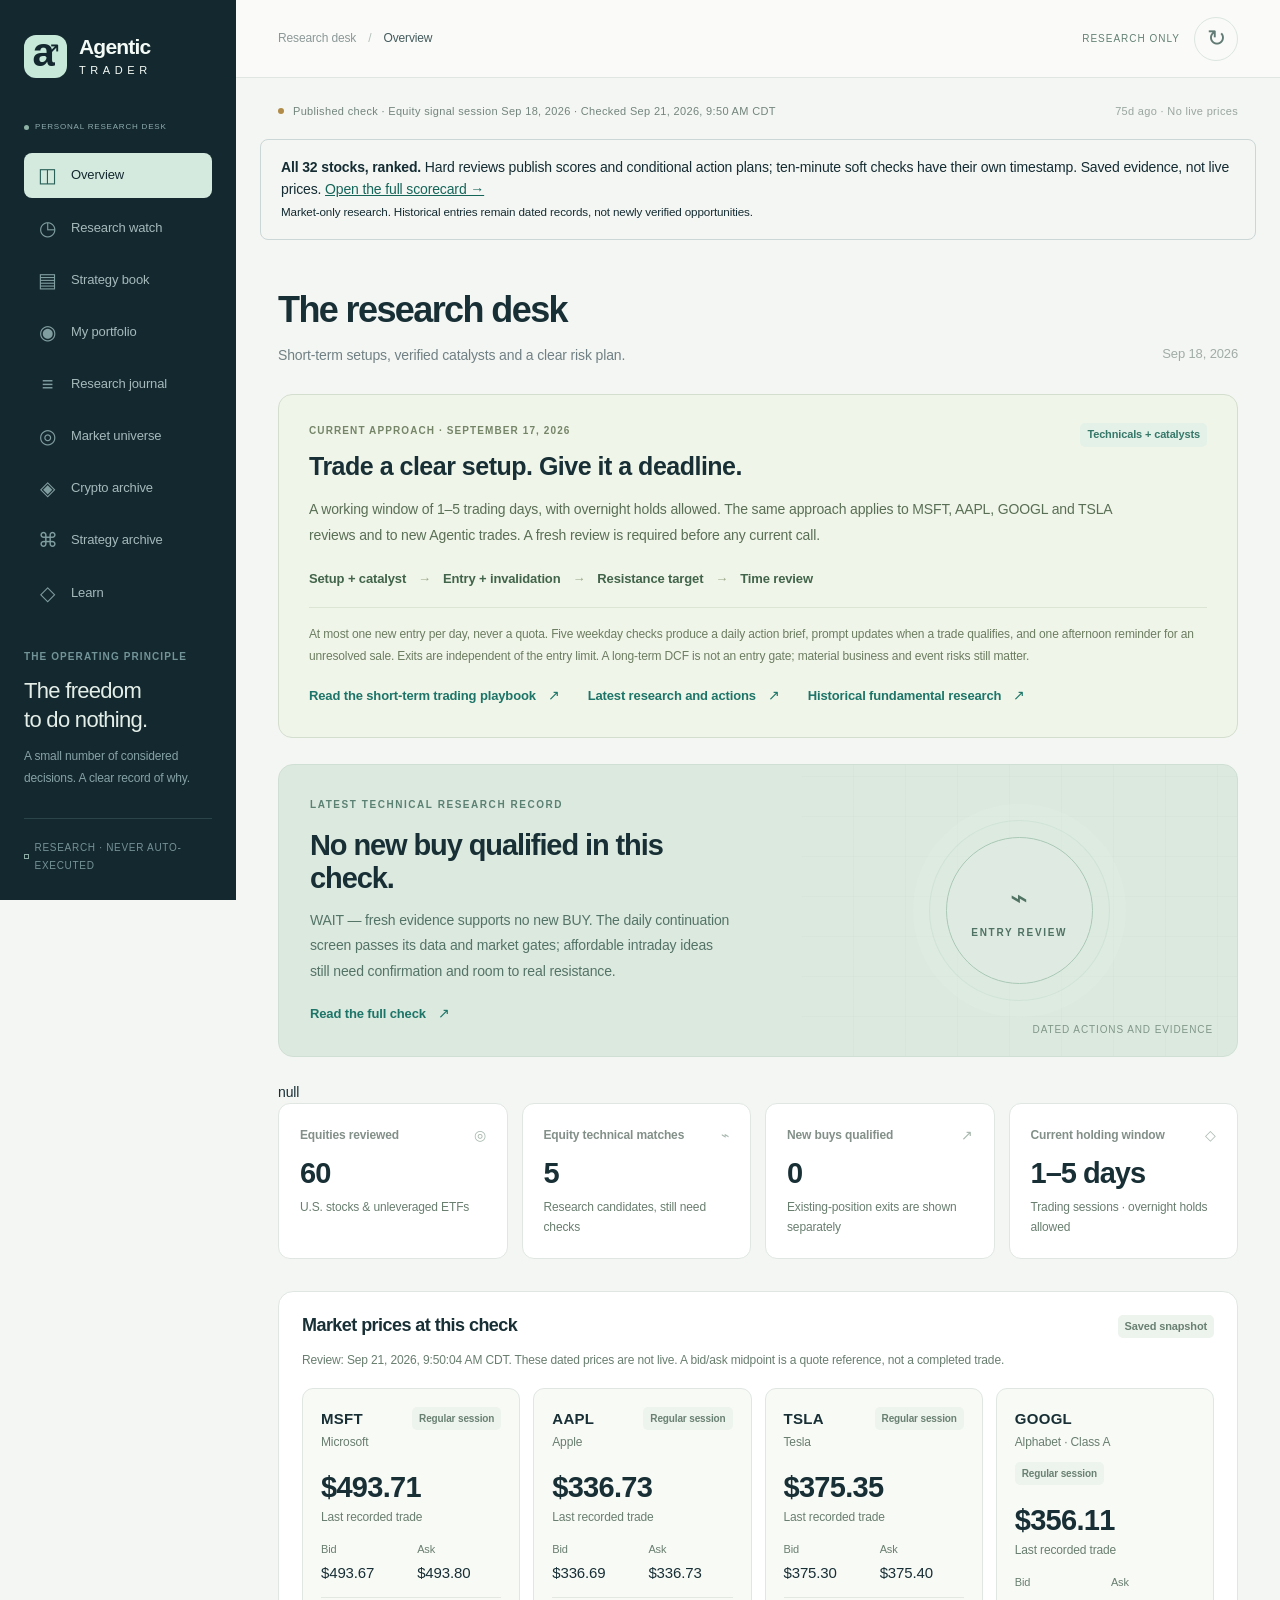
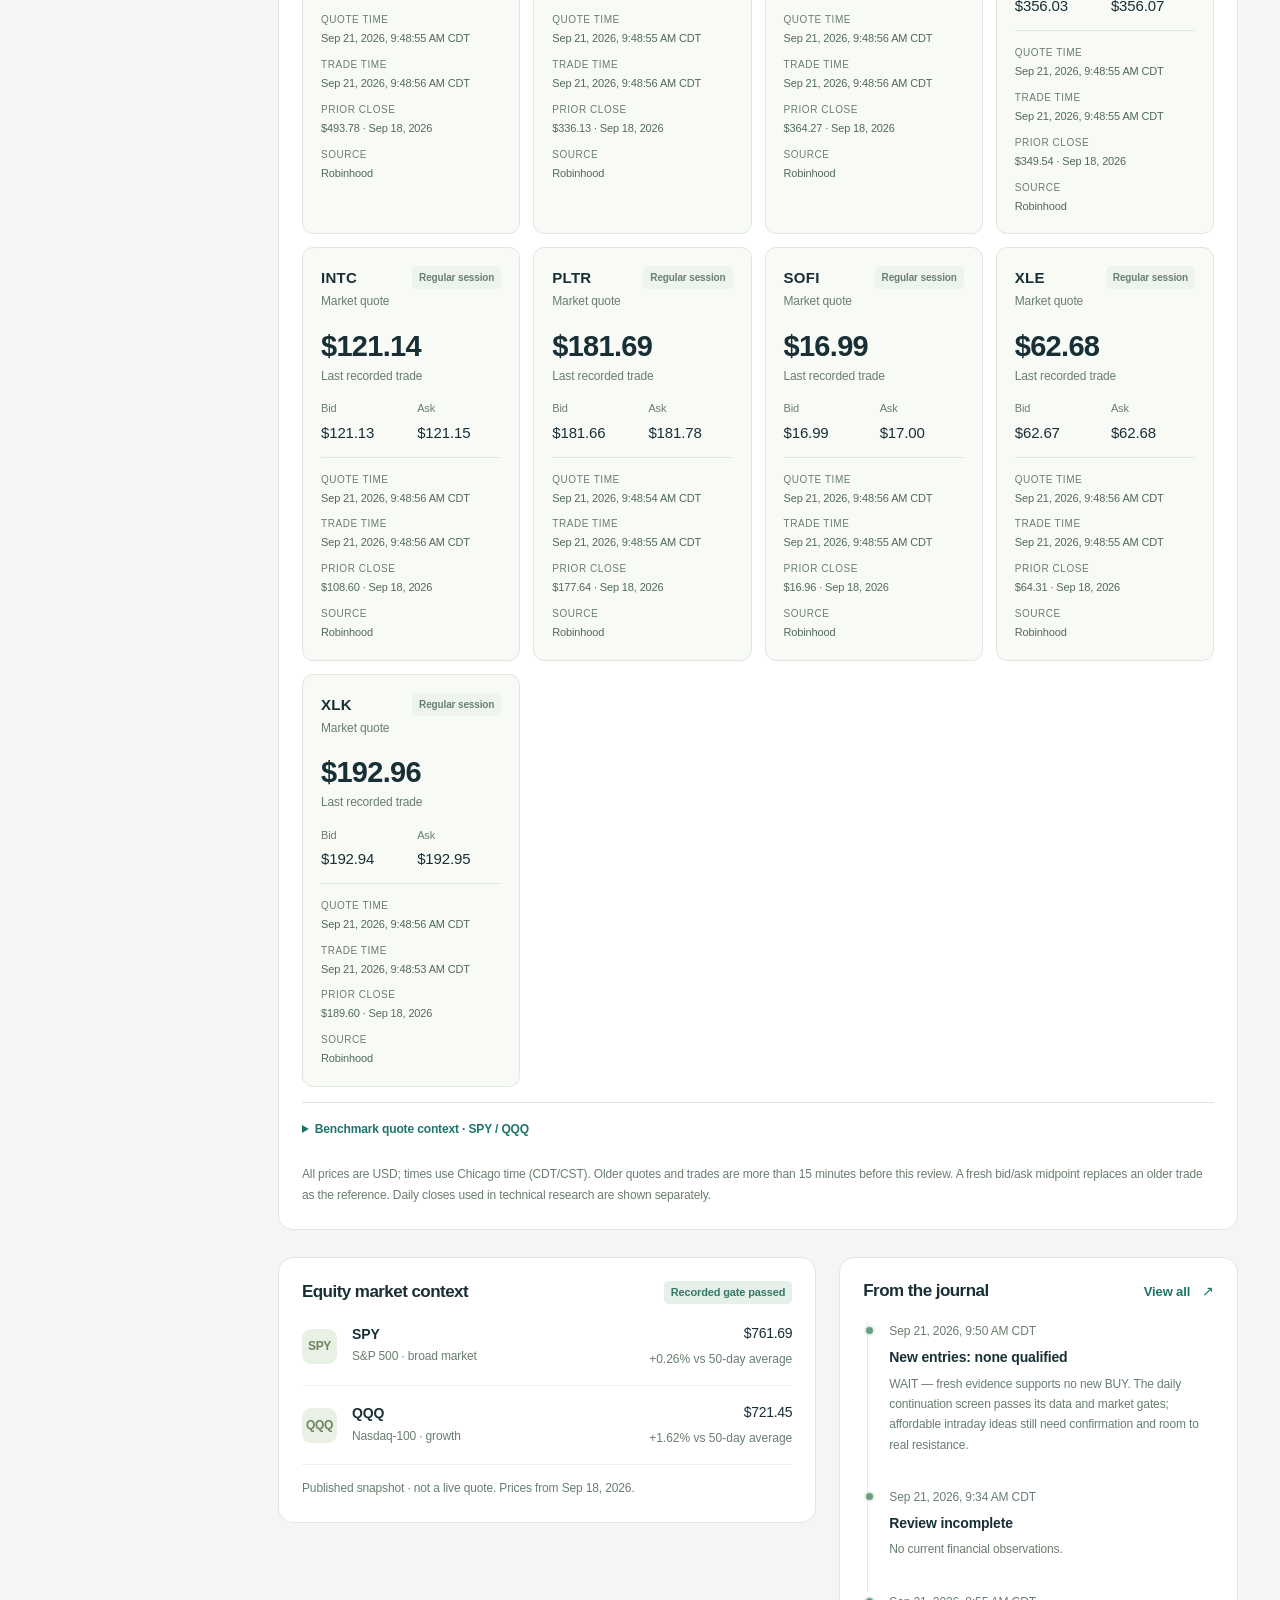
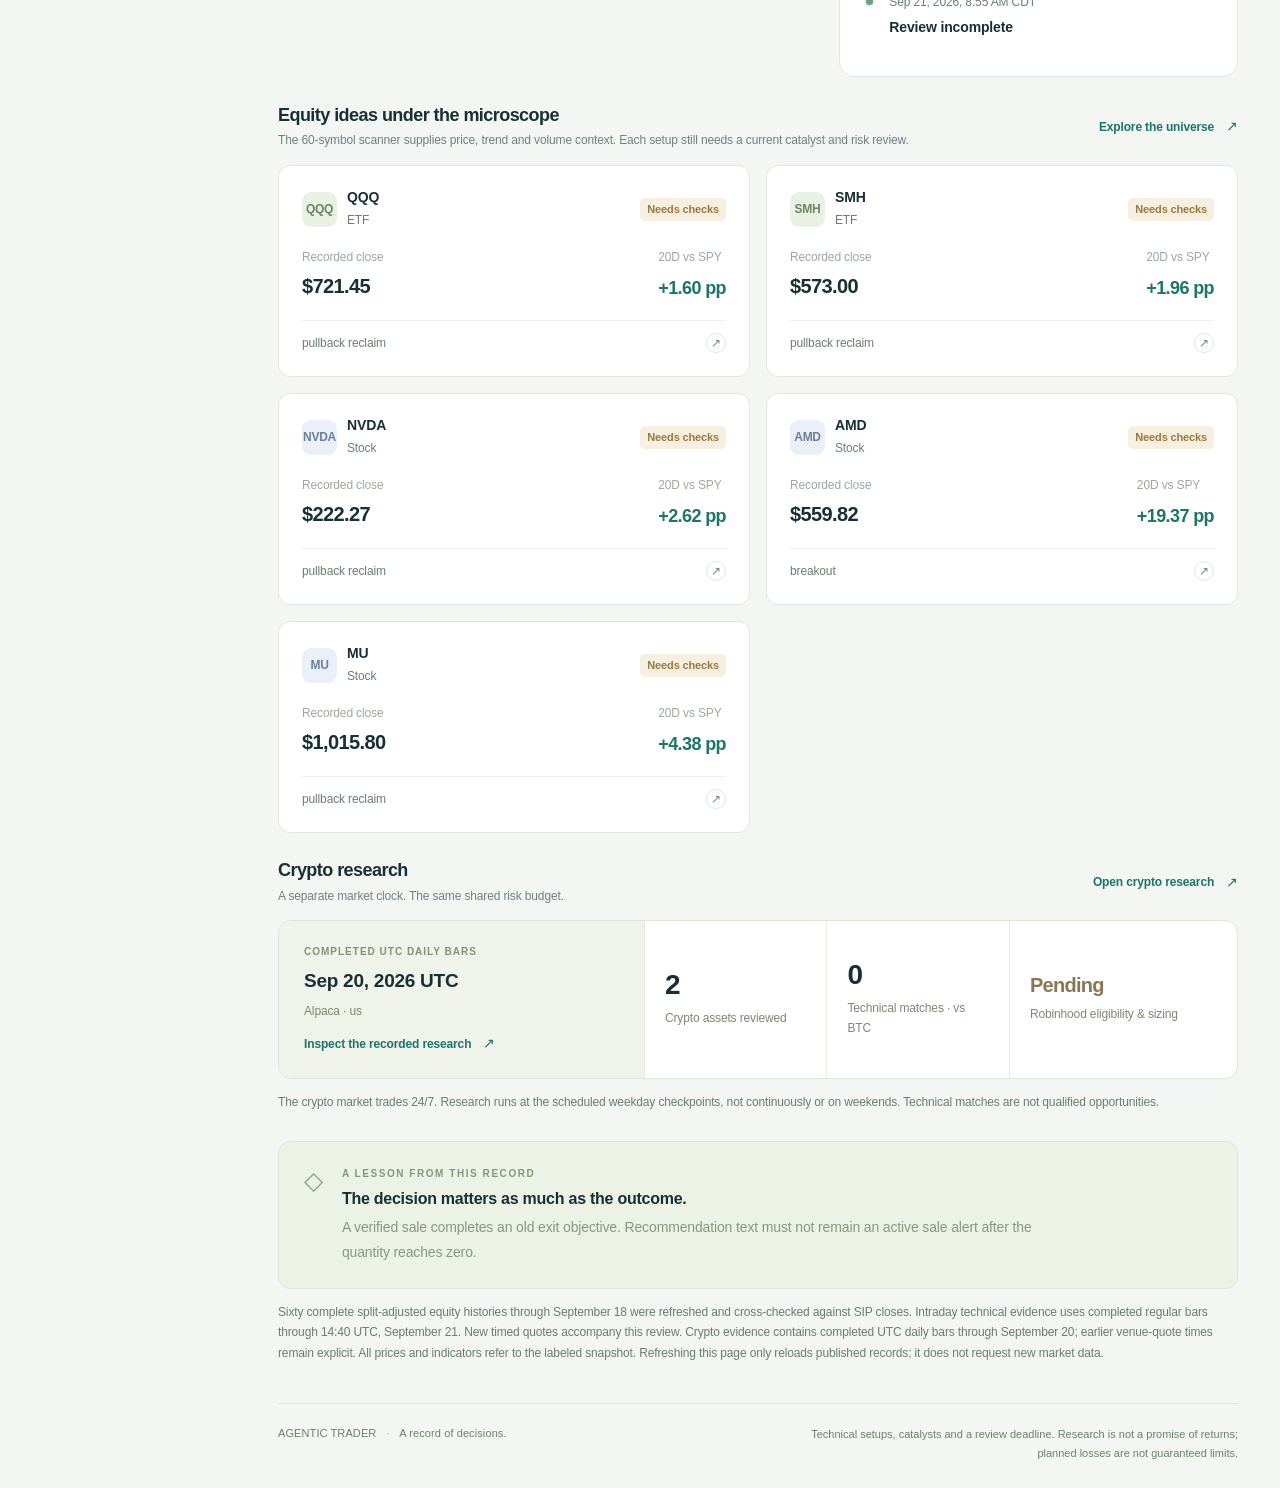
==== docs/index.html @ 8f636ebd "Publish versioned public strategy book v1.0.0 Document evidence gates, failure modes, manual cash-on" ====
<!doctype html>
<html lang="en">
<head>
  <meta charset="utf-8">
  <meta name="viewport" content="width=device-width,initial-scale=1">
  <meta name="theme-color" content="#142c32">
  <meta name="description" content="Portfolio-aware swing and longer-term investment research, source-linked candidate alerts, and a transparent dated research journal.">
  <meta name="referrer" content="no-referrer">
  <title>Agentic Trader · Research journal</title>
  <link rel="icon" href="favicon.svg" type="image/svg+xml">
  <link rel="stylesheet" href="styles.css?v=actions-20260918">
  <script src="action-summary.js?v=actions-20260918" defer></script>
  <script src="app.js?v=actions-20260918" defer></script>
</head>
<body>
  <a class="skip-link" href="#main">Skip to research</a>
  <aside class="sidebar" aria-label="Primary navigation">
    <a class="brand" href="#overview" aria-label="Agentic Trader overview"><span class="brand-mark" aria-hidden="true">a<span>↗</span></span><span>Agentic<span class="brand-sub">TRADER</span></span></a>
    <div class="workspace-label"><span class="live-dot" aria-hidden="true"></span>PERSONAL RESEARCH DESK</div>
    <nav class="main-nav">
      <a href="#overview" data-page="overview"><span aria-hidden="true">◫</span>Overview</a>
      <a href="watch.html"><span aria-hidden="true">◷</span>Research watch</a>
      <a href="strategy.html"><span aria-hidden="true">▤</span>Strategy book</a>
      <a href="portfolio.html"><span aria-hidden="true">◉</span>My portfolio</a>
      <a href="#journal" data-page="journal"><span aria-hidden="true">≡</span>Research journal</a>
      <a href="#universe" data-page="universe"><span aria-hidden="true">◎</span>Market universe</a>
      <a href="#crypto" data-page="crypto"><span aria-hidden="true">◈</span>Crypto archive</a>
      <a href="#strategy" data-page="strategy"><span aria-hidden="true">⌘</span>Strategy archive</a>
      <a href="#learn" data-page="learn"><span aria-hidden="true">◇</span>Learn</a>
    </nav>
    <div class="sidebar-bottom">
      <p class="eyebrow">THE OPERATING PRINCIPLE</p><p class="sidebar-quote">The freedom<br>to do nothing.</p>
      <p class="sidebar-copy">A small number of considered decisions. A clear record of why.</p>
      <div class="sidebar-foot"><span class="small-square" aria-hidden="true"></span> RESEARCH · NEVER AUTO-EXECUTED</div>
    </div>
  </aside>
  <div class="workspace">
    <header class="topbar"><div class="breadcrumb">Research desk <span aria-hidden="true">/</span> <strong id="breadcrumb-page">Overview</strong></div><div class="topbar-actions"><span class="research-tag">RESEARCH ONLY</span><button class="icon-button" id="refresh-button" aria-label="Refresh published research" title="Refresh published research">↻</button></div></header>
    <div class="snapshot-strip" id="snapshot-strip" role="status"><span class="status-dot" aria-hidden="true"></span><span id="snapshot-text">Loading the published research snapshot…</span><span class="snapshot-tail" id="snapshot-tail">No live prices</span></div>
    <section aria-label="Current research watch" style="margin:18px 24px;padding:16px 20px;border:1px solid #cbd6d6;border-radius:8px;background:#f4f6f3;color:#142c32;line-height:1.6"><strong>All 32 stocks, ranked.</strong> Hard reviews publish scores and conditional action plans; ten-minute soft checks have their own timestamp. Saved evidence, not live prices. <a href="watch.html" style="color:#166559;text-decoration:underline">Open the full scorecard →</a><br><small>Market-only research. Historical entries remain dated records, not newly verified opportunities.</small></section>
    <main id="main" tabindex="-1"><div id="view" aria-live="polite" aria-busy="true"><section class="loading-state"><div class="loading-line"></div><h1>Opening the research desk</h1><p>Reading the latest published snapshot.</p></section></div></main>
    <footer class="page-footer"><span>AGENTIC TRADER <span class="footer-dot">·</span> A record of decisions.</span><p>Technical setups, catalysts and a review deadline. Research is not a promise of returns; planned losses are not guaranteed limits.</p></footer>
  </div>
  <dialog id="candidate-dialog" aria-labelledby="candidate-title"><div id="candidate-dialog-content"></div></dialog>
  <noscript><div class="noscript">JavaScript is required to explore this journal. The public research snapshot is available in <a href="data/research.json">research.json</a>.</div></noscript>
</body>
</html>
---- docs/styles.css ----
:root{--ink:#182f35;--ink-deep:#14292f;--muted:#708084;--canvas:#f4f6f3;--paper:#fff;--line:#e0e7e2;--teal:#1c7568;--mint:#d9eee4;--amber:#9a6729;--amber-bg:#f8edda;--red:#a34c48;--sidebar:236px;--radius:15px;font-synthesis:none;color-scheme:light}
/* Entry-specific market quotes remain distinct from daily technical closes. */
.market-quote-overview{margin-bottom:27px}
.market-quote-heading{display:flex;align-items:center;justify-content:space-between;gap:12px;flex-wrap:wrap;margin-bottom:12px}
.market-quote-heading h2,.market-quote-heading h3{margin:0;font-size:18px}
.market-quote-intro,.market-quote-foot,.market-quote-missing{color:#697e6f;font-size:12px;line-height:1.75}
.market-quote-intro{margin:0 0 17px}
.market-quote-grid{display:grid;grid-template-columns:repeat(2,minmax(0,1fr));gap:13px}
.market-quote-card{min-width:0;padding:18px;border:1px solid var(--line);border-radius:11px;background:#f8faf6}
.market-quote-top{display:flex;align-items:flex-start;justify-content:space-between;gap:10px;flex-wrap:wrap}
.market-quote-top h4{font-size:15px;letter-spacing:.3px;margin:0;color:var(--ink)}
.market-quote-top p{font-size:12px;color:#697e6f;margin:3px 0 0}
.market-quote-top .badge{font-size:10px;padding:4px 7px;line-height:1.5}
.market-quote-reference{display:flex;flex-direction:column;gap:3px;margin:18px 0 15px}
.market-quote-reference strong{font-size:29px;font-weight:550;line-height:1.2;letter-spacing:-.7px;font-variant-numeric:tabular-nums}
.market-quote-reference span{font-size:12px;color:#697e6f}
.market-quote-age{display:flex;flex-wrap:wrap;gap:5px;margin:-3px 0 12px}
.market-quote-spread{display:grid;grid-template-columns:1fr 1fr;gap:12px;margin:0 0 14px;padding-bottom:13px;border-bottom:1px solid #e3e9e1}
.market-quote-spread dt{font-size:11px;color:#697e6f;margin-bottom:3px}
.market-quote-spread dd{margin:0;font-size:15px;font-variant-numeric:tabular-nums}
.market-quote-meta{display:grid;gap:9px;margin:0}
.market-quote-meta dt{font-size:10px;text-transform:uppercase;letter-spacing:.55px;color:#697e6f;line-height:1.5;margin-bottom:2px}
.market-quote-meta dd{font-size:11px;line-height:1.7;margin:0;color:#516a59;overflow-wrap:anywhere}
.market-quote-missing{padding:12px 14px;background:#f6f2e8;border-radius:8px;margin:13px 0 0}
.market-quote-context{margin-top:15px;border-top:1px solid var(--line);padding-top:14px}
.market-quote-context summary{cursor:pointer;font-size:12px;font-weight:600;color:var(--teal);padding:3px 0;min-height:32px}
.market-quote-context[open] summary{margin-bottom:11px}
.market-quote-context .market-quote-card{background:#fcfdfb}
.market-quote-foot{margin:15px 0 0}
@media(min-width:1250px){.market-quote-overview>.market-quote-grid{grid-template-columns:repeat(4,minmax(0,1fr))}}
@media(max-width:1100px) and (min-width:701px){.journal-detail .market-quote-grid{grid-template-columns:1fr}}
@media(max-width:550px){.market-quote-grid{grid-template-columns:1fr}.market-quote-card{padding:18px}.market-quote-meta dd{font-size:12px}.market-quote-heading h2,.market-quote-heading h3{font-size:17px}.market-quote-top .badge{font-size:11px}}
*{box-sizing:border-box}html{scroll-behavior:smooth}body{margin:0;background:var(--canvas);color:var(--ink);font:14px/1.55 -apple-system,BlinkMacSystemFont,"Segoe UI",Inter,Arial,sans-serif;letter-spacing:-.01em}button,input,select{font:inherit}button,a,input,select,summary{-webkit-tap-highlight-color:transparent}a{color:inherit}button{cursor:pointer}button:disabled{cursor:wait;opacity:.55}button:focus-visible,a:focus-visible,input:focus-visible,select:focus-visible,summary:focus-visible{outline:3px solid #44aa97;outline-offset:4px}button{color:inherit}h1,h2,h3,p{margin-top:0}h1,h2,h3{line-height:1.2}h1{font-size:36px;letter-spacing:-1.6px;font-weight:620;margin-bottom:12px}h2{font-size:20px;letter-spacing:-.55px;font-weight:620;margin-bottom:8px}h3{font-size:16px;font-weight:650;letter-spacing:-.25px}p{margin-bottom:14px}strong{font-weight:650}svg{display:block}.skip-link{position:fixed;left:16px;top:-80px;padding:12px 18px;background:var(--paper);z-index:100}.skip-link:focus{top:16px}.sidebar{background:var(--ink-deep);color:#d4e0df;position:fixed;inset:0 auto 0 0;width:var(--sidebar);padding:35px 24px;display:flex;flex-direction:column;z-index:20}.brand{display:flex;gap:12px;align-items:center;text-decoration:none;color:#f4faf6;font-size:21px;font-weight:650;letter-spacing:-.8px;line-height:1.05}.brand-mark{width:43px;height:43px;background:#c7e9d9;color:var(--ink-deep);border-radius:12px;display:flex;align-items:center;justify-content:center;font-size:40px;font-weight:650;position:relative;padding-bottom:9px;letter-spacing:-5px;padding-right:9px}.brand-mark>span{font-size:23px;position:absolute;right:6px;top:3px;letter-spacing:0}.brand-sub{display:block;font-size:11px;letter-spacing:4.6px;margin-top:7px;font-weight:500}.workspace-label{display:flex;align-items:center;gap:6px;font-size:10px;letter-spacing:1.15px;margin-top:43px;margin-bottom:20px;color:#8dabae;white-space:nowrap}.live-dot{width:5px;height:5px;border-radius:50%;background:#8eb2a6}.main-nav{display:flex;flex-direction:column;gap:8px}.main-nav a{display:flex;align-items:center;gap:13px;padding:12px 13px;text-decoration:none;color:#a5b9bb;border-radius:8px;font-size:13px;font-weight:500;transition:background .16s,color .16s}.main-nav a>span{font-size:20px;line-height:20px;width:21px;color:#809da0;font-weight:400;text-align:center}.main-nav a:hover{background:#203b41;color:#fff}.main-nav a[aria-current=page]{background:#d5eadf;color:var(--ink-deep)}.main-nav a[aria-current=page]>span{color:#2a6058}.sidebar-bottom{margin-top:auto;padding-top:56px}.eyebrow{font-size:11px;letter-spacing:1.55px;font-weight:700;color:var(--muted);text-transform:uppercase;margin-bottom:13px}.sidebar .eyebrow{font-size:10px;color:#729398;letter-spacing:1.1px}.sidebar-quote{color:#e4eee8;font-size:22px;letter-spacing:-.7px;line-height:1.3;font-weight:400;margin-bottom:12px}.sidebar-copy{font-size:13px;color:#86a2a7;line-height:1.8;max-width:170px}.sidebar-foot{border-top:1px solid #2a444a;padding-top:20px;margin-top:28px;font-size:10px;letter-spacing:.7px;color:#759298;display:flex;align-items:center;gap:6px}.small-square{width:5px;height:5px;border:1px solid #8eaaa4}.workspace{margin-left:var(--sidebar);min-height:100vh}.topbar{height:78px;border-bottom:1px solid var(--line);padding:0 42px;display:flex;align-items:center;justify-content:space-between;background:#fafbf8}.breadcrumb{color:#8c9898;font-size:13px;display:flex;align-items:center;gap:12px}.breadcrumb strong{color:#455b5d;font-weight:500}.breadcrumb>span{color:#b3bfbb}.topbar-actions{display:flex;align-items:center;gap:17px}.research-tag{font-size:10px;letter-spacing:1px;color:#638074}.icon-button{width:32px;height:32px;border:1px solid #dce5df;background:transparent;border-radius:50%;font-size:19px;color:#627a74;display:flex;align-items:center;justify-content:center}.icon-button:hover{background:#e4eee7}.snapshot-strip{margin:24px 42px 0;display:flex;align-items:center;gap:9px;font-size:12px;letter-spacing:.03em;color:#73857e}.status-dot{background:#b18b48;width:6px;height:6px;border-radius:50%;flex-shrink:0}.snapshot-tail{margin-left:auto;white-space:nowrap;color:#9aa6a0;font-size:11px}main{padding:30px 42px 40px;max-width:1560px;margin:auto;outline:none}.page-heading{display:flex;justify-content:space-between;align-items:flex-end;gap:20px;margin-bottom:26px}.page-heading p{font-size:12px;color:var(--muted);margin-bottom:0;max-width:620px}.heading-count{color:#a1aca7;font-size:13px;white-space:nowrap;padding-bottom:4px}.hero{display:grid;grid-template-columns:1.2fr 1fr;border-radius:var(--radius);background:#dce9df;border:1px solid #d0dfd4;overflow:hidden;margin-bottom:25px;min-height:221px}.hero-copy{padding:32px 35px;position:relative}.hero .eyebrow{color:#5b8173;font-size:10px;margin-bottom:15px}.hero h2{font-size:29px;letter-spacing:-1.1px;line-height:1.15;margin-bottom:13px;font-weight:550;max-width:360px}.hero p{font-size:13px;color:#547367;line-height:1.8;max-width:380px;margin-bottom:19px}.hero-graphic{position:relative;padding:30px;background:repeating-linear-gradient(90deg,transparent,transparent 51px,rgba(111,146,127,.08) 52px),repeating-linear-gradient(0deg,transparent,transparent 39px,rgba(111,146,127,.08) 40px);display:flex;align-items:center;justify-content:center}.decision-emblem{height:147px;width:147px;position:relative;display:flex;flex-direction:column;align-items:center;justify-content:center;border:1px solid #aac8b5;border-radius:50%;background:#dfebe2;box-shadow:0 0 0 16px rgba(239,246,239,.35),0 0 0 17px rgba(161,194,171,.22),0 0 0 33px rgba(226,239,228,.28)}.emblem-symbol{font-size:30px;color:#507363;font-weight:300;line-height:1.2}.emblem-text{font-size:10px;letter-spacing:1.7px;margin-top:9px;color:#4f7264;font-weight:650}.graphic-caption{position:absolute;bottom:18px;right:24px;font-size:10px;color:#809788;letter-spacing:.9px}.text-link{display:inline-flex;align-items:center;gap:12px;color:var(--teal);text-decoration:none;font-size:13px;font-weight:650}.text-link::after{content:'↗';font-size:14px}.text-link:hover{text-decoration:underline;text-underline-offset:4px}.stat-grid{display:grid;grid-template-columns:repeat(4,1fr);gap:15px;margin-bottom:32px}.stat-card{background:var(--paper);border:1px solid var(--line);border-radius:12px;padding:20px 21px}.stat-label{font-size:11px;font-weight:550;color:#839089;display:flex;align-items:center;justify-content:space-between;gap:6px;margin-bottom:12px}.stat-icon{color:#a8b8ae;font-size:14px}.stat-value{font-size:29px;line-height:1;letter-spacing:-1px;font-weight:550}.stat-description{font-size:11px;color:#92a097;margin-top:9px;line-height:1.6}.section-head{display:flex;justify-content:space-between;align-items:center;gap:15px;margin:0 0 15px}.section-head h2{font-size:18px;margin:0}.section-head p{font-size:12px;color:var(--muted);margin:5px 0 0}.two-col{display:grid;grid-template-columns:1.35fr 1fr;gap:23px;align-items:start;margin-bottom:28px}.panel{background:var(--paper);border:1px solid var(--line);border-radius:var(--radius);padding:23px}.panel-heading{display:flex;align-items:center;justify-content:space-between;gap:14px;margin-bottom:19px}.panel-heading h2{font-size:15px;margin:0}.subtle-label{color:#9ba7a0;font-size:10px;letter-spacing:.35px}.badge{display:inline-flex;align-items:center;gap:5px;background:#edf3ed;color:#698172;padding:4px 7px;border-radius:5px;font-size:10px;line-height:1.4;font-weight:550;white-space:nowrap}.badge.amber{color:#9d783d;background:#f7f0e1}.badge.red{color:#a56b66;background:#f9eeeb}.badge.teal{color:#367768;background:#e4f1e9}.benchmark-list{display:grid;gap:0}.benchmark-row{display:grid;grid-template-columns:39px 1fr auto;gap:11px;align-items:center;padding:0 0 16px}.benchmark-row+.benchmark-row{padding-top:16px;border-top:1px solid #eef1ee}.ticker-icon{width:35px;height:35px;display:flex;align-items:center;justify-content:center;border-radius:9px;background:#edf1ee;color:#5e7668;font-size:12px;font-weight:650;letter-spacing:-.3px}.ticker-icon.stock{background:#ebeff7;color:#6b7f9c}.ticker-icon.etf{background:#e9f1e5;color:#6c8560}.ticker-name{font-size:13px;font-weight:650;line-height:1.2}.ticker-detail{font-size:11px;color:#98a59d;margin-top:4px;line-height:1.4}.benchmark-price{text-align:right;font-size:14px;letter-spacing:-.3px;font-variant-numeric:tabular-nums}.benchmark-price small{display:block;font-size:10px;letter-spacing:0;color:#6d9582;margin-top:4px}.benchmark-foot{border-top:1px solid #edf1ed;padding-top:13px;font-size:11px;color:#8c9b91}.timeline-item{position:relative;padding:0 0 18px 21px;border-left:1px solid #e3ebe3;margin-left:4px}.timeline-item::before{content:'';position:absolute;width:7px;height:7px;border:2px solid #e5f0e8;background:#6d9c80;border-radius:50%;left:-4px;top:4px}.timeline-item:last-child{padding-bottom:0;border-left-color:transparent}.timeline-date{font-size:10px;color:#9aa59e;margin-bottom:5px}.timeline-title{font-size:13px;font-weight:600;text-decoration:none}.timeline-title:hover{color:var(--teal)}.timeline-copy{color:#8b9a91;font-size:11px;margin-top:5px;line-height:1.7}.candidate-grid{display:grid;grid-template-columns:repeat(3,1fr);gap:16px;margin-bottom:27px}.candidate-card{display:flex;flex-direction:column;text-decoration:none;background:var(--paper);border:1px solid var(--line);border-radius:12px;padding:21px;transition:border-color .16s,transform .16s,box-shadow .16s}.candidate-card:hover{border-color:#9db7a3;transform:translateY(-2px);box-shadow:0 7px 20px rgba(45,66,49,.04)}.candidate-top{display:flex;align-items:center;gap:10px;margin-bottom:18px}.candidate-top .badge{margin-left:auto}.candidate-metrics{display:flex;justify-content:space-between;gap:15px;margin-bottom:17px}.candidate-metrics span{font-size:11px;color:#9ca89f;display:block}.candidate-metrics strong{font-size:20px;letter-spacing:-.6px;font-weight:550;margin-top:4px;display:block}.candidate-metrics .relative{font-size:14px;color:var(--teal);padding-top:4px}.candidate-bottom{padding-top:12px;border-top:1px solid #edf1ed;font-size:11px;color:#8d9d91;display:flex;justify-content:space-between;gap:9px;align-items:center;margin-top:auto}.arrow-circle{display:flex;align-items:center;justify-content:center;width:20px;height:20px;border:1px solid #e0e8e0;border-radius:50%;color:#689079;flex-shrink:0}.lesson-strip{border:1px solid #dfe8dc;border-radius:12px;padding:23px 25px;background:#edf2e7;display:flex;gap:19px;align-items:start}.lesson-icon{font-size:25px;line-height:1.2;color:#8da07f}.lesson-strip .eyebrow{font-size:10px;color:#87967b;margin-bottom:6px}.lesson-strip h3{font-size:13px;font-weight:550;margin:0 0 6px}.lesson-strip p{font-size:12px;color:#8a9682;margin:0;max-width:730px}.section-note{font-size:12px;color:#94a198;line-height:1.75;margin:13px 0 0}.empty-card{text-align:center;background:#fff;border:1px dashed #cfdccf;border-radius:12px;padding:32px;color:#7a8e7d;grid-column:1/-1}.empty-card h3{font-size:16px;margin:0 0 8px;color:#506b55}.empty-card p{font-size:13px;margin-bottom:0}.filters{display:flex;align-items:flex-end;flex-wrap:wrap;gap:12px;margin:22px 0}.field{display:flex;flex-direction:column;gap:6px;min-width:145px}.field.grow{flex:1;min-width:180px}.field label{font-size:11px;font-weight:600;letter-spacing:.4px;color:#829087}input,select{height:39px;border:1px solid #dae4da;border-radius:7px;background:#fff;padding:0 12px;color:#4d6956;font-size:13px;max-width:100%}input::placeholder{color:#a0ada2}select{padding-right:25px}.result-count{font-size:12px;color:#8b9d8e;margin-bottom:12px}.journal-grid{display:grid;grid-template-columns:minmax(225px,.8fr) minmax(0,1.5fr);gap:22px;align-items:start}.journal-list{display:flex;flex-direction:column;gap:11px}.journal-card{display:block;background:#fff;padding:19px;border:1px solid var(--line);border-radius:10px;text-decoration:none}.journal-card:hover,.journal-card.selected{border-color:#8cae96}.journal-card.selected{box-shadow:inset 3px 0 0 #6f9d7b}.journal-card h3{font-size:12px;margin:11px 0 8px}.journal-card p{font-size:12px;color:#89998c;margin:0;line-height:1.75}.journal-card-date{font-size:11px;color:#8d9d8e}.journal-detail{min-width:0}.journal-detail h2{font-size:24px}.journal-detail .summary-copy{font-size:12px;color:#637969;line-height:1.8}.detail-section{padding-top:21px;margin-top:21px;border-top:1px solid #e7eee6}.detail-section h3{font-size:12px;margin-bottom:12px}.plain-list{padding-left:17px;color:#6f8271;font-size:13px;line-height:1.8;margin:0}.plain-list li{margin:7px 0}.source-list{list-style:none;padding:0;margin:0;display:flex;flex-direction:column;gap:9px}.source-list a{color:var(--teal);text-decoration:none;font-size:13px}.source-list a:hover{text-decoration:underline}.source-list small{color:#98a697;font-size:11px;display:block}.chips{display:flex;gap:7px;flex-wrap:wrap}.chip{padding:6px 10px;border-radius:6px;background:#eef3ed;color:#62806a;text-decoration:none;font-size:12px;border:1px solid #dde8dc}.chip:hover{border-color:#97b899}.table-panel{border-radius:12px;border:1px solid var(--line);background:#fff;overflow:hidden}.table-scroll{overflow-x:auto}table{border-collapse:collapse;width:100%;white-space:nowrap;font-size:13px}th{color:#879787;background:#f9fbf6;text-align:left;font-size:11px;font-weight:500;border-bottom:1px solid #e7eee4;padding:15px 16px}th button{border:0;background:transparent;padding:0;font:inherit;color:inherit;display:flex;align-items:center;gap:6px;white-space:nowrap}th button:hover{color:#2e6a44}td{padding:14px 16px;border-bottom:1px solid #edf2e9;color:#6d846f;font-variant-numeric:tabular-nums}tr:last-child td{border-bottom:0}tbody tr:hover{background:#fcfdf8}.symbol-link{font-size:13px;font-weight:650;text-decoration:none;color:#2f5138}.symbol-link:hover{color:var(--teal);text-decoration:underline}.symbol-cell{display:flex;gap:9px;align-items:center}.symbol-cell .ticker-icon{width:28px;height:28px;font-size:10px;border-radius:7px}.positive{color:#467d5a}.negative{color:#a16e66}.sector-cell{max-width:180px;overflow:hidden;text-overflow:ellipsis}.bar-cell{display:flex;align-items:center;gap:8px;min-width:118px}.mini-bar-track{height:4px;width:54px;background:#ecf1e8;border-radius:3px;overflow:hidden}.mini-bar{height:100%;background:#86ac88;border-radius:3px}.mini-bar.negative{background:#cfa898}.table-foot{padding:12px 16px;border-top:1px solid #e8eee5;color:#91a08f;font-size:11px}.strategy-grid{display:grid;grid-template-columns:repeat(3,1fr);gap:16px;margin-bottom:26px}.rule-card{border:1px solid var(--line);background:#fff;border-radius:12px;padding:23px}.rule-card .eyebrow{font-size:10px;min-height:12px}.rule-value{font-size:31px;font-weight:550;letter-spacing:-1px;line-height:1;margin-bottom:12px}.rule-card p{font-size:12px;color:#8a9b89;line-height:1.7;margin:0}.schedule-list{display:flex;gap:10px;flex-wrap:wrap;margin:17px 0}.schedule-time{padding:11px 15px;border:1px solid #dce7d9;border-radius:7px;background:#f7faf2;font-variant-numeric:tabular-nums;font-size:12px;color:#5e7c58}.note-box{padding:16px 19px;background:#faf6e9;border:1px solid #ede3c9;border-radius:9px;font-size:13px;color:#8d7951;line-height:1.8;margin:19px 0}.process-list{list-style:none;padding:0;margin:0;counter-reset:step}.process-list li{counter-increment:step;display:grid;grid-template-columns:31px 1fr;gap:12px;margin:18px 0;color:#7b9077;font-size:13px;line-height:1.8}.process-list li::before{content:'0'counter(step);font-size:12px;color:#7b9774;padding-top:2px}.process-list strong{display:block;color:#486142;font-size:12px;margin-bottom:3px}.learn-grid{display:grid;grid-template-columns:repeat(2,1fr);gap:18px}.learn-card{padding:25px;background:#fff;border:1px solid var(--line);border-radius:13px}.learn-number{font-size:11px;color:#9ead98;margin-bottom:17px;display:block}.learn-card h2{font-size:19px;margin-bottom:14px}.learn-card p{font-size:13px;color:#82937c;line-height:1.9;margin-bottom:12px}.formula{font-family:ui-monospace,SFMono-Regular,Consolas,monospace;background:#f2f6ed;color:#5d7850;font-size:12px;border-radius:6px;padding:12px;margin-top:15px;overflow-wrap:anywhere}.page-footer{border-top:1px solid #e0e7dd;margin:0 42px;padding:21px 0 25px;display:flex;justify-content:space-between;gap:35px;color:#9ca797;font-size:10px;letter-spacing:.1px}.page-footer>span{white-space:nowrap}.page-footer p{font-size:10px;line-height:1.7;max-width:430px;margin:0;text-align:right;letter-spacing:0}.footer-dot{padding:0 7px;color:#b8c2b2}.loading-state,.error-state{padding:75px 20px;text-align:center}.loading-state h1,.error-state h1{font-size:26px}.loading-state p,.error-state p{color:#8a9982;font-size:12px}.loading-line{width:60px;height:4px;margin:0 auto 25px;background:#adc9a1;border-radius:3px}.button{display:inline-flex;align-items:center;justify-content:center;text-decoration:none;border:1px solid #bfd2b6;background:#e4eedb;color:#426036;border-radius:7px;padding:10px 17px;font-size:13px;font-weight:600}.button:hover{background:#d7e7ca}.error-detail{font-family:ui-monospace,monospace;font-size:12px;color:#9a8770;overflow-wrap:anywhere}.noscript{padding:25px;background:#fff8e6;color:#725828;position:relative;z-index:30}dialog{border:1px solid #d6e3d0;border-radius:17px;padding:0;width:750px;max-width:calc(100vw - 32px);max-height:calc(100vh - 48px);background:#fbfcf8;color:var(--ink);box-shadow:0 25px 100px rgba(13,37,24,.2)}dialog::backdrop{background:rgba(16,35,30,.55);backdrop-filter:blur(3px)}.dialog-head{padding:27px 29px 20px;border-bottom:1px solid #e1eadd;display:flex;align-items:flex-start;justify-content:space-between;gap:15px;background:#f1f6eb}.dialog-head h2{font-size:29px;margin:8px 0}.dialog-head p{font-size:13px;color:#89977e;margin:0}.dialog-body{padding:24px 29px 29px}.dialog-stat-grid{display:grid;grid-template-columns:repeat(4,1fr);gap:13px;margin-bottom:22px}.dialog-stat{padding:13px 0}.dialog-stat span{display:block;font-size:10px;color:#99a28d;margin-bottom:7px}.dialog-stat strong{font-size:20px;letter-spacing:-.5px;font-weight:550}.dialog-columns{display:grid;grid-template-columns:1fr 1fr;gap:22px}.plan-table{width:100%;white-space:normal}.plan-table th{font-size:12px;background:transparent;padding-left:0;font-weight:400}.plan-table td{text-align:right;font-size:12px;padding-right:0;color:#536e46}.filter-list{display:grid;grid-template-columns:1fr 1fr;gap:8px;margin:13px 0}.filter-item{font-size:11px;color:#8b987e;display:flex;gap:7px;align-items:start}.filter-mark{font-size:12px;color:#7d9b64}.filter-mark.fail{color:#b78e68}.dialog-close{flex-shrink:0;font-size:21px}.dialog-body .note-box{margin-top:0}.dialog-body h3{font-size:12px;margin:0 0 12px}.dialog-body p{font-size:13px;color:#7d8d71;line-height:1.8}.dialog-source-date{margin-bottom:15px;font-size:11px;color:#94a086}.dialog-footer{border-top:1px solid #e1eadd;margin-top:22px;padding-top:17px;color:#99a58f;font-size:11px}
@media(min-width:1500px){main{padding-top:38px}.hero{min-height:245px}.hero-copy{padding:38px 40px}.hero h2{font-size:34px}.candidate-grid{grid-template-columns:repeat(3,1fr)}}
@media(max-width:1190px){:root{--sidebar:207px}.sidebar{padding:30px 18px}.topbar{padding:0 28px}.snapshot-strip{margin-left:28px;margin-right:28px}main{padding-left:28px;padding-right:28px}.page-footer{margin:0 28px}.hero{grid-template-columns:1.3fr .8fr}.hero-copy{padding:27px}.hero h2{font-size:27px}.hero-graphic{padding:20px}.decision-emblem{width:123px;height:123px}.stat-card{padding:17px}.candidate-grid{grid-template-columns:repeat(2,1fr)}.two-col{grid-template-columns:1.15fr 1fr;gap:16px}.strategy-grid{gap:13px}.rule-card{padding:20px}.journal-grid{grid-template-columns:minmax(190px,.8fr) minmax(0,1.3fr)}}
@media(max-width:950px){:root{--sidebar:190px}.sidebar{padding:28px 15px}.brand{font-size:19px;gap:10px}.brand-mark{width:39px;height:39px}.workspace-label{font-size:10px}.main-nav a{font-size:13px;gap:9px;padding:11px}.main-nav a>span{font-size:18px}.sidebar-foot{font-size:10px;letter-spacing:.3px}.topbar{padding:0 23px}.snapshot-strip{margin-left:23px;margin-right:23px}main{padding-left:23px;padding-right:23px}.page-footer{margin:0 23px}.hero{grid-template-columns:1.4fr .8fr}.hero-copy{padding:24px}.hero h2{font-size:25px}.hero p{font-size:12px}.decision-emblem{width:100px;height:100px}.emblem-symbol{font-size:24px}.emblem-text{font-size:10px}.graphic-caption{font-size:10px;right:14px}.stat-grid{grid-template-columns:repeat(2,1fr)}.two-col{grid-template-columns:1fr}.panel{padding:22px}.strategy-grid{grid-template-columns:repeat(2,1fr)}.journal-grid{grid-template-columns:1fr}.journal-list{display:grid;grid-template-columns:repeat(2,1fr)}.snapshot-tail{display:none}.page-footer{display:block}.page-footer p{text-align:left;max-width:100%;margin-top:8px}.learn-grid{gap:13px}}
@media(max-width:700px){:root{--sidebar:0px}.sidebar{position:relative;width:100%;padding:18px 19px 12px;display:block}.brand{font-size:17px;gap:9px}.brand-mark{width:33px;height:33px;border-radius:9px;font-size:31px;padding-right:8px;padding-bottom:7px}.brand-mark>span{font-size:18px;right:4px;top:2px}.brand-sub{font-size:10px;letter-spacing:3.6px;margin-top:5px}.workspace-label{position:absolute;right:19px;top:26px;margin:0;font-size:10px;letter-spacing:.7px}.main-nav{flex-direction:row;gap:6px;margin:18px -4px 0;overflow-x:auto;scrollbar-width:none;padding:3px 4px}.main-nav::-webkit-scrollbar{display:none}.main-nav a{flex-shrink:0;font-size:12px;padding:9px 11px;gap:6px;border-radius:6px}.main-nav a>span{font-size:14px;width:14px;line-height:14px}.sidebar-bottom{display:none}.workspace{margin:0}.topbar{height:57px;padding:0 20px}.breadcrumb{font-size:11px}.research-tag{font-size:10px}.topbar-actions{gap:11px}.icon-button{width:28px;height:28px;font-size:17px}.snapshot-strip{margin:18px 20px 0;font-size:11px;align-items:flex-start}.status-dot{margin-top:4px}main{padding:23px 20px 30px}.page-heading{align-items:flex-start;margin-bottom:21px}h1{font-size:30px;letter-spacing:-1.1px}.page-heading p{font-size:13px}.heading-count{font-size:11px;padding-top:7px}.hero{grid-template-columns:1.3fr .75fr;margin-bottom:19px;min-height:212px}.hero-copy{padding:23px 19px}.hero h2{font-size:24px;letter-spacing:-.8px}.hero .eyebrow{font-size:10px;letter-spacing:1px}.hero p{font-size:12px;margin-bottom:13px}.hero-graphic{padding:8px}.decision-emblem{width:91px;height:91px;box-shadow:0 0 0 11px rgba(239,246,239,.35),0 0 0 12px rgba(161,194,171,.22),0 0 0 24px rgba(226,239,228,.28)}.emblem-text{font-size:10px;letter-spacing:1px}.graphic-caption{display:none}.text-link{font-size:12px;gap:7px}.stat-grid{gap:11px;margin-bottom:27px}.stat-card{padding:17px}.stat-value{font-size:27px}.stat-label{font-size:11px}.stat-description{font-size:10px}.section-head h2{font-size:17px}.section-head p{font-size:11px}.candidate-grid{gap:11px}.candidate-card{padding:16px}.candidate-top{gap:7px;flex-wrap:wrap}.candidate-top .badge{font-size:10px;margin-left:0}.candidate-top .ticker-icon{width:29px;height:29px;font-size:11px}.ticker-name{font-size:12px}.ticker-detail{font-size:10px}.candidate-metrics{gap:10px}.candidate-metrics strong{font-size:18px}.candidate-metrics .relative{font-size:12px}.candidate-metrics span{font-size:10px}.candidate-bottom{font-size:10px}.lesson-strip{padding:20px 18px;gap:13px}.lesson-strip h3{font-size:12px}.lesson-strip p{font-size:11px}.page-footer{margin:0 20px;padding:20px 0}.page-footer>span{font-size:10px}.field{min-width:120px;flex:1}.field.grow{flex-basis:100%}.filters{gap:10px}.learn-grid{grid-template-columns:1fr}.learn-card{padding:23px}.journal-list{grid-template-columns:1fr}.strategy-grid{gap:11px}.rule-card{padding:18px}.rule-value{font-size:29px}.rule-card .eyebrow{font-size:10px;letter-spacing:.9px}.schedule-time{padding:9px 11px;font-size:13px}.dialog-head{padding:22px 20px 17px}.dialog-body{padding:19px 20px 23px}.dialog-stat-grid{grid-template-columns:repeat(2,1fr);gap:4px 16px}.dialog-stat strong{font-size:22px}.dialog-columns{grid-template-columns:1fr;gap:22px}.dialog-head h2{font-size:27px}dialog{max-width:calc(100vw - 22px);max-height:calc(100vh - 28px);border-radius:12px}.filter-list{grid-template-columns:1fr 1fr}.note-box{padding:14px 16px;font-size:12px}}
@media(max-width:390px){main{padding-left:16px;padding-right:16px}.snapshot-strip{margin-left:16px;margin-right:16px}.page-heading h1{font-size:28px}.heading-count{display:none}.hero{grid-template-columns:1.4fr .55fr}.hero-copy{padding:22px 17px}.hero h2{font-size:23px}.hero-graphic{overflow:hidden;justify-content:flex-start;padding-left:7px}.decision-emblem{width:76px;min-width:76px;height:76px;box-shadow:0 0 0 11px rgba(239,246,239,.35),0 0 0 12px rgba(161,194,171,.22)}.emblem-symbol{font-size:22px}.emblem-text{font-size:10px;letter-spacing:.7px}.candidate-grid{grid-template-columns:1fr}.candidate-top .badge{margin-left:auto}.candidate-metrics strong{font-size:23px}.candidate-metrics .relative{font-size:16px}.workspace-label{font-size:10px;right:16px}.sidebar{padding-left:16px;padding-right:16px}.sidebar .live-dot{width:4px;height:4px}.stat-label{font-size:10px}.section-head{gap:10px}.section-head h2{font-size:16px}.section-head .text-link{font-size:11px}.topbar{padding:0 16px}.page-footer{margin:0 16px}}
@media(prefers-reduced-motion:reduce){html{scroll-behavior:auto}*,*::before,*::after{transition:none!important;animation:none!important}}
@media print{.sidebar,.topbar,.icon-button,.filters,.page-footer{display:none}.workspace{margin:0}.snapshot-strip{margin:0}main{padding:20px 0}.hero,.panel,.candidate-card,.stat-card{break-inside:avoid}dialog[open]{position:static;max-width:none;max-height:none;width:100%;box-shadow:none}.candidate-grid{grid-template-columns:repeat(2,1fr)}}
/* Reading sizes and hit targets stay comfortable at every viewport. */
.main-nav a{font-size:13px;min-height:44px}.main-nav a>span{flex-shrink:0}.icon-button{width:44px;height:44px;min-width:44px;font-size:23px}.topbar-actions{gap:14px}input,select{height:44px;font-size:13px}.hero p,.page-heading p,.summary-copy,.plain-list,.learn-card p,.dialog-body p,.process-list li,.rule-card p,.lesson-strip p{font-size:14px;line-height:1.8}.hero{min-height:260px}.hero-copy{padding:31px}.hero-graphic{overflow:hidden}.hero p{max-width:420px}.candidate-grid{grid-template-columns:repeat(2,minmax(0,1fr))}.stat-label{font-size:12px;line-height:1.6}.stat-description,.ticker-detail,.benchmark-price small,.benchmark-foot,.timeline-date,.timeline-copy,.candidate-bottom,.section-note,.result-count,.journal-card-date,.journal-card p,.source-list small,.table-foot,.dialog-source-date,.dialog-footer{font-size:12px;line-height:1.7;color:#697e6f}.ticker-name,.symbol-link,.timeline-title{font-size:14px}.badge{font-size:11px;white-space:normal}.candidate-top .badge{font-size:11px}.candidate-metrics span{font-size:12px}.candidate-metrics .relative{font-size:18px}.text-link{font-size:13px}.panel-heading h2{font-size:17px}.subtle-label,.field label,.eyebrow{font-size:11px}.section-head p{font-size:12px}.filter-item{font-size:12px;line-height:1.65;color:#65795d}.dialog-stat span{font-size:12px;line-height:1.5}.source-list a{font-size:14px}.journal-card h3,.dialog-body h3,.detail-section h3{font-size:15px}.note-box{font-size:13px;line-height:1.8}.formula{font-size:12px;line-height:1.8}table{font-size:13px}th{font-size:12px}td{padding-top:16px;padding-bottom:16px}.plan-table th{font-size:13px}.plan-table td{font-size:14px}.page-footer,.page-footer>span,.page-footer p{font-size:11px;color:#6d806c}.sidebar-foot{font-size:10px;line-height:1.8}.sidebar-copy{font-size:12px}.snapshot-strip{font-size:11px;line-height:1.7}.snapshot-tail{font-size:11px}.research-tag{font-size:10px}.breadcrumb{font-size:12px}.candidate-card{padding:23px}.candidate-top{flex-wrap:wrap}.candidate-metrics{flex-wrap:wrap}.candidate-bottom{line-height:1.7}.section-head .text-link{font-size:12px;white-space:nowrap}.lesson-strip h3{font-size:16px}.stat-grid{gap:14px}.stat-card{min-width:0}.strategy-grid .eyebrow{font-size:11px;line-height:1.5;min-height:34px}.learn-number{font-size:11px}.process-list strong{font-size:15px}.page-footer>span{white-space:normal}.dialog-head .badge{max-width:400px}.workspace-label{font-size:8px;letter-spacing:.8px}
@media(max-width:950px){.hero{grid-template-columns:1.5fr .7fr}.hero-copy{padding:26px}.hero-graphic{padding:10px}.hero h2{font-size:29px}.hero-graphic .emblem-text{font-size:8px;max-width:80%;text-align:center}.graphic-caption{display:none}.two-col{grid-template-columns:1fr}.candidate-top .badge{margin-left:0}.journal-card p{font-size:13px}}
@media(max-width:700px){.workspace-label{display:none}.main-nav a{font-size:13px;min-height:44px}.main-nav a>span{font-size:16px}.topbar{height:65px}.breadcrumb{font-size:11px}.hero{grid-template-columns:1fr;min-height:0}.hero-copy{padding:26px}.hero h2{font-size:30px;max-width:100%}.hero-graphic{display:none}.hero .eyebrow{font-size:10px}.hero p,.page-heading p,.lesson-strip p{font-size:14px}.candidate-card{padding:21px}.candidate-grid{grid-template-columns:1fr}.candidate-top .badge{margin-left:auto}.candidate-metrics strong{font-size:25px}.candidate-metrics .relative{font-size:19px}.candidate-metrics span{font-size:12px}.stat-label{font-size:12px}.stat-description{font-size:11px}.stat-card{padding:18px}.section-head{align-items:flex-start}.section-head h2{font-size:19px}.section-head .text-link{font-size:12px;white-space:normal;max-width:110px}.section-head p{font-size:12px}.rule-card{padding:21px}.strategy-grid{grid-template-columns:1fr 1fr}.rule-card p{font-size:13px}.page-footer>span{font-size:11px}.page-footer p{font-size:11px}.field label{font-size:12px}.dialog-columns{grid-template-columns:1fr}.dialog-stat-grid{grid-template-columns:1fr 1fr}.dialog-stat span{font-size:12px}.filter-list{grid-template-columns:1fr 1fr}.snapshot-tail{display:none}.journal-card h3{font-size:15px}.timeline-copy{font-size:13px}.note-box{font-size:13px}.learn-card p{font-size:14px}.button{font-size:13px;min-height:44px}.chip{font-size:13px;padding:10px 13px}.schedule-time{font-size:14px}.dialog-head{padding:22px 20px}.dialog-head .badge{font-size:11px}.dialog-body p{font-size:14px}.source-list small{font-size:12px}.dialog-body h3{font-size:15px}}
@media(max-width:390px){.strategy-grid{grid-template-columns:1fr}.stat-grid{gap:10px}.stat-card{padding:16px}.candidate-top .badge{font-size:11px}.ticker-name{font-size:14px}.ticker-detail{font-size:12px}.section-head .text-link{font-size:12px}.hero-copy{padding:24px}.hero h2{font-size:29px}.filter-list{grid-template-columns:1fr}.dialog-body{padding:20px 17px}.dialog-head{padding:20px 17px}.research-tag{font-size:9px}.topbar-actions{gap:7px}.breadcrumb{gap:7px}}

/* Spot-crypto research keeps its own daily clock and shares portfolio limits. */
.sidebar{overflow-y:auto}.sidebar-bottom{padding-top:34px}.ticker-icon.crypto{background:#f1e8d8;color:#9b7440;letter-spacing:-.4px;font-size:11px}.crypto-overview{margin:0 0 29px}.crypto-summary-empty{display:flex;align-items:center;gap:19px;background:#fff;border:1px solid var(--line);border-radius:12px;padding:23px 25px}.crypto-summary-icon{font-size:29px;color:#b19b77;line-height:1;flex-shrink:0}.crypto-summary-empty h3{font-size:16px;margin:0 0 7px}.crypto-summary-empty p{font-size:13px;color:#71816d;margin:0;line-height:1.75}.crypto-summary-grid{display:grid;grid-template-columns:1.6fr .8fr .8fr 1fr;overflow:hidden;border:1px solid #dfe5d9;border-radius:13px;background:#fff}.crypto-summary-main{padding:23px 25px;background:#eff3e9}.crypto-summary-main .eyebrow{display:block;font-size:10px;letter-spacing:1px;margin-bottom:10px;color:#849273}.crypto-summary-main h3{font-size:19px;margin:0 0 8px}.crypto-summary-main p{font-size:12px;color:#7a8b6b;line-height:1.7;margin-bottom:12px;overflow-wrap:anywhere}.crypto-summary-main .text-link{font-size:12px}.crypto-summary-stat{display:flex;flex-direction:column;justify-content:center;padding:23px 20px;border-left:1px solid #e9ede3;gap:10px;min-width:0}.crypto-summary-stat strong{font-size:28px;line-height:1;letter-spacing:-.7px;font-weight:550}.crypto-summary-stat .pending-value{font-size:20px;color:#8b7754}.crypto-summary-stat span{font-size:12px;line-height:1.65;color:#7a8970}.crypto-clock-banner{display:flex;align-items:flex-start;gap:17px;padding:22px 25px;background:#ebeedd;border:1px solid #dce2cc;border-radius:12px;margin:0 0 22px}.crypto-clock-icon{font-size:27px;color:#a09764;line-height:1.3;flex-shrink:0}.crypto-clock-banner strong{font-size:16px;font-weight:600;display:block;margin-bottom:6px}.crypto-clock-banner p{font-size:14px;line-height:1.8;color:#718062;margin:0;max-width:850px}.crypto-context-grid{margin-top:18px}.crypto-context-grid .panel{min-width:0}.crypto-context-grid .panel-heading{align-items:flex-start}.crypto-context-grid .benchmark-row{margin-top:22px;grid-template-columns:39px minmax(0,1fr) auto}.crypto-context-grid .benchmark-price{font-size:22px}.crypto-context-grid .benchmark-price small{font-size:12px;color:#708767}.research-meta{margin:7px 0 16px;display:grid;gap:10px}.research-meta>div{display:grid;grid-template-columns:126px minmax(0,1fr);gap:13px}.research-meta dt{font-size:12px;color:#8b957a;line-height:1.7}.research-meta dd{margin:0;font-size:12px;color:#687d60;line-height:1.7;overflow-wrap:anywhere}.shared-risk-panel{background:#f7f9f1}.shared-risk-panel .eyebrow{font-size:10px;letter-spacing:1px}.shared-risk-panel h2{font-size:22px;line-height:1.4;max-width:350px}.shared-risk-panel>p:not(.eyebrow){font-size:14px;line-height:1.8;color:#718164}.shared-risk-values{display:flex;gap:30px;margin:24px 0}.shared-risk-values>div{display:flex;flex-direction:column;gap:7px}.shared-risk-values strong{font-size:30px;font-weight:550;letter-spacing:-.7px}.shared-risk-values span{font-size:12px;color:#7d8f6c}.shared-risk-panel .badge{padding:7px 10px}.shared-risk-panel .section-note{margin-top:14px!important;font-size:12px!important}.crypto-session-label{font-size:12px;color:#8a9078;line-height:1.7;margin:9px 0 19px}.crypto-card{border-top:3px solid #cfc6a4}.crypto-card .candidate-top{margin-bottom:23px}.crypto-card .ticker-icon{width:40px;height:40px;border-radius:11px}.crypto-card .candidate-metrics{margin-bottom:17px}.crypto-card .candidate-metrics strong{font-size:27px}.crypto-card .candidate-metrics .relative{font-size:20px}.crypto-card .candidate-metrics .relative.negative{color:#a16e66}.crypto-card-context{display:flex;flex-direction:column;gap:5px;margin:0 0 16px;font-size:12px;color:#8b967e;line-height:1.7}.crypto-card .candidate-bottom{font-size:12px}.crypto-lessons{margin-bottom:18px}.crypto-lessons .source-list a{overflow-wrap:anywhere}.crypto-dialog-head{background:#f2f3e7}.crypto-dialog-meta{padding-bottom:17px;margin:0 0 19px;border-bottom:1px solid #e4e9da}.venue-quote,.venue-quote-empty{padding:19px 20px;background:#f4f6ed;border:1px solid #e1e6d6;border-radius:10px;margin-bottom:25px}.venue-quote .panel-heading{margin-bottom:15px;align-items:center}.venue-quote h3,.venue-quote-empty h3{margin:0!important;font-size:15px}.venue-quote-empty p{margin:9px 0 0!important}.quote-values{display:grid;grid-template-columns:repeat(3,minmax(0,1fr));gap:15px}.quote-values>div{display:flex;flex-direction:column;gap:7px;min-width:0}.quote-values span{font-size:12px;color:#879075}.quote-values strong{font-size:19px;font-weight:550;letter-spacing:-.3px;overflow-wrap:anywhere}.venue-quote p{font-size:12px!important;line-height:1.8!important;margin:12px 0 0}.crypto-dialog-head p{line-height:1.7}.crypto-dialog-meta dt,.crypto-dialog-meta dd{font-size:12px}.crypto-clock-banner+.filters{margin-top:22px}
@media(max-width:1190px){.crypto-summary-grid{grid-template-columns:1.3fr .8fr .8fr 1fr}.crypto-summary-main{padding:22px}.crypto-summary-stat{padding:20px 16px}.crypto-summary-stat .pending-value{font-size:18px}.crypto-summary-main .eyebrow{font-size:9px}.crypto-context-grid{grid-template-columns:1fr}.crypto-context-grid .benchmark-row{margin-top:17px}.shared-risk-panel h2{max-width:none}}
@media(max-width:950px){.crypto-summary-grid{grid-template-columns:repeat(3,minmax(0,1fr))}.crypto-summary-main{grid-column:1/-1;display:block}.crypto-summary-stat{border-top:1px solid #e1e6d8;padding:20px}.crypto-summary-stat:first-of-type{border-left:0}.crypto-summary-main .eyebrow{font-size:10px}.crypto-summary-main h3{font-size:21px}.crypto-summary-main p{font-size:13px}.crypto-card .candidate-metrics strong{font-size:25px}}
@media(max-width:700px){.sidebar{overflow-y:visible}.crypto-summary-empty{padding:22px 20px;align-items:flex-start;gap:14px}.crypto-summary-empty p{font-size:14px}.crypto-summary-empty h3{font-size:16px;line-height:1.5}.crypto-summary-grid{grid-template-columns:1fr 1fr}.crypto-summary-stat:last-child{grid-column:1/-1;border-left:0;flex-direction:row;align-items:center;justify-content:flex-start;gap:15px}.crypto-summary-stat:last-child strong{font-size:21px}.crypto-summary-stat:last-child span{font-size:12px}.crypto-summary-main{padding:22px}.crypto-clock-banner{padding:22px 20px;gap:13px}.crypto-clock-icon{font-size:25px}.crypto-clock-banner strong{font-size:17px;line-height:1.5}.crypto-clock-banner p{font-size:14px}.crypto-context-grid .benchmark-row{grid-template-columns:39px minmax(0,1fr);gap:12px}.crypto-context-grid .benchmark-price{grid-column:2;text-align:left;font-size:27px}.research-meta>div{grid-template-columns:105px minmax(0,1fr);gap:12px}.research-meta dt,.research-meta dd{font-size:12px}.shared-risk-panel h2{font-size:23px}.shared-risk-values{gap:30px}.shared-risk-values strong{font-size:32px}.crypto-card .candidate-metrics strong{font-size:29px}.crypto-card .candidate-metrics .relative{font-size:21px}.crypto-card-context{font-size:12px}.venue-quote,.venue-quote-empty{padding:18px 16px}.quote-values{gap:10px}.quote-values span{font-size:11px}.quote-values strong{font-size:17px}.crypto-dialog-meta>div{grid-template-columns:105px minmax(0,1fr)}.crypto-dialog-head .badge{font-size:12px}.crypto-clock-banner+.filters{margin-top:20px}}
@media(max-width:390px){.crypto-summary-stat{padding:18px}.crypto-summary-stat span{font-size:12px}.crypto-clock-banner{padding:20px 17px}.crypto-clock-icon{display:none}.crypto-context-grid .panel{padding:21px 18px}.research-meta>div{grid-template-columns:1fr;gap:2px}.crypto-dialog-meta>div{grid-template-columns:1fr}.research-meta{gap:12px}.quote-values{grid-template-columns:1fr 1fr}.quote-values>div:last-child{grid-column:1/-1}.quote-values strong{font-size:20px}.shared-risk-values{gap:25px}.crypto-card .candidate-top{align-items:flex-start}.crypto-card .candidate-top .badge{margin-left:0}}

/* Current value-investing approach; recorded technical history remains available. */
.value-approach{padding:28px 30px;margin:0 0 26px;border:1px solid #d3dece;border-radius:14px;background:#f0f5e9}.value-approach-head{display:flex;justify-content:space-between;align-items:flex-start;gap:20px}.value-approach .eyebrow{font-size:10px;letter-spacing:1.1px;color:#758568;margin:0 0 11px}.value-approach h2{font-size:27px;line-height:1.3;margin:0 0 15px;font-weight:550;letter-spacing:-.5px}.value-intro{font-size:14px;line-height:1.85;color:#596f55;max-width:820px;margin:0 0 20px}.value-path{display:flex;align-items:center;flex-wrap:wrap;gap:12px;font-size:13px;font-weight:600;color:#41644a;margin:18px 0}.value-path span{color:#9aa789}.value-status{padding-top:16px;border-top:1px solid #dce5d4;font-size:12px;line-height:1.8;color:#6c7d61;margin:18px 0 12px}.value-grid{display:grid;grid-template-columns:repeat(2,minmax(0,1fr));gap:24px;margin:25px 0}.value-step{font-size:11px;color:#8b987c;letter-spacing:1px}.value-grid h3,.decision-grid h3{font-size:16px;font-weight:600;margin:9px 0}.value-grid p,.decision-grid p{font-size:14px;line-height:1.85;color:#62745a;margin:0}.decision-grid{display:grid;grid-template-columns:repeat(3,minmax(0,1fr));gap:26px;margin-top:20px}.decision-grid article{min-width:0}.value-approach .badge{flex-shrink:0;max-width:200px}.compact.value-approach h2{font-size:25px}.compact .value-status{margin-bottom:14px}
@media(max-width:950px){.decision-grid{grid-template-columns:1fr}.value-approach-head{flex-wrap:wrap;gap:0}.value-approach .badge{margin-bottom:14px}}
@media(max-width:700px){.value-approach{padding:24px 21px}.value-grid{grid-template-columns:1fr;gap:22px}.value-approach h2,.compact.value-approach h2{font-size:25px}.value-path{font-size:12px;gap:10px}.value-status{font-size:12px}.value-intro,.value-grid p,.decision-grid p{font-size:14px}}

.value-review-links{display:flex;flex-wrap:wrap;gap:14px 28px;margin-top:16px}.value-review-links a{line-height:1.8}

/* Separate recorded position decisions from new-entry screening. */
.recorded-actions{margin:0 0 26px;padding:25px;border:1px solid #dec8c0;border-radius:14px;background:#fffaf7}.recorded-actions h2{font-size:22px;margin:0}.recorded-action-grid{display:grid;grid-template-columns:repeat(2,minmax(0,1fr));gap:16px;margin:18px 0}.recorded-action{background:#fff;border:1px solid #e3d6cf;border-left:4px solid #aa6656;border-radius:10px;padding:20px;min-width:0}.recorded-action.hold,.recorded-action.buy{border-left-color:#46775b}.recorded-action h3{font-size:20px;margin:0}.recorded-action p{font-size:14px;line-height:1.8;margin:12px 0 0;color:#455d50}.recorded-action summary{cursor:pointer;font-size:13px;font-weight:600;margin-top:14px}.recorded-actions .panel-heading{flex-wrap:wrap;gap:10px}.entry-screen-status{font-size:13px;font-weight:600;color:#786545}.journal-detail .recorded-actions{margin-top:20px}@media(max-width:700px){.recorded-actions{padding:20px}.recorded-action-grid{grid-template-columns:1fr}.recorded-action{padding:18px}.recorded-actions h2{font-size:20px}}
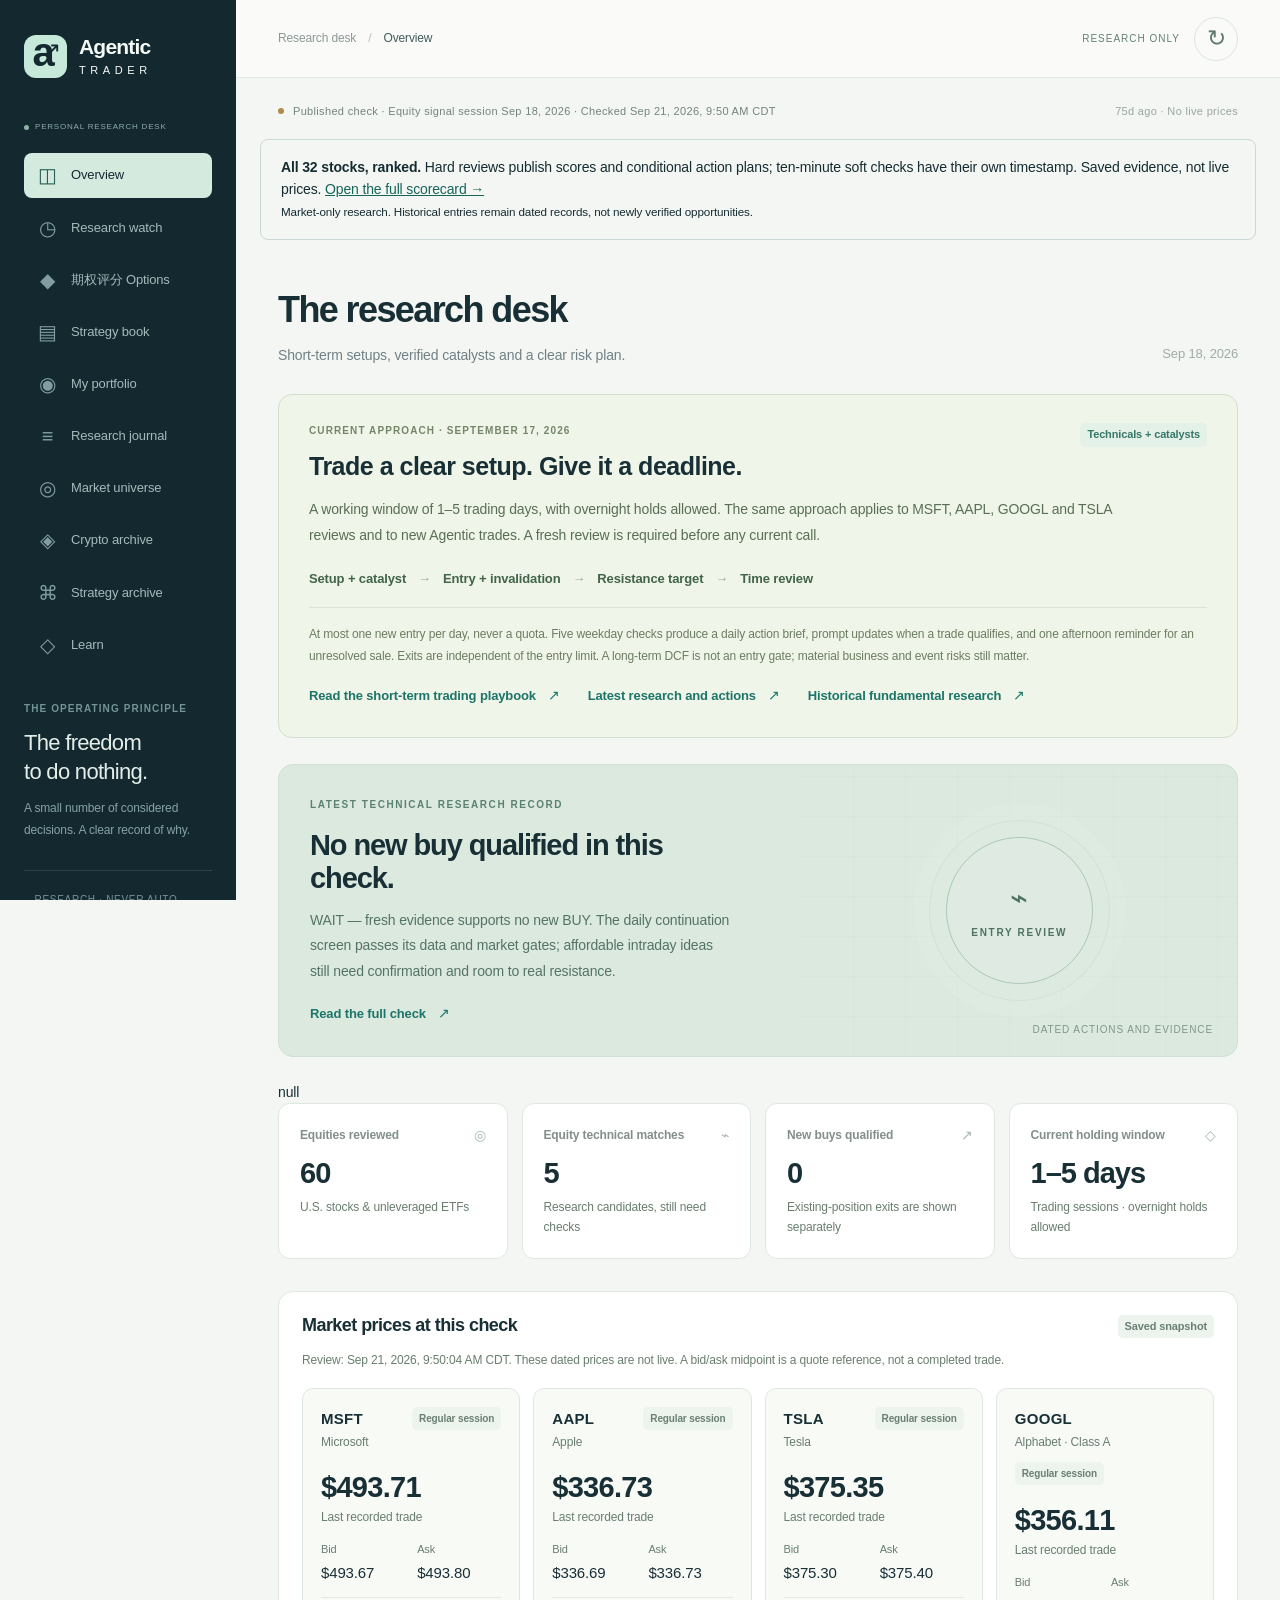
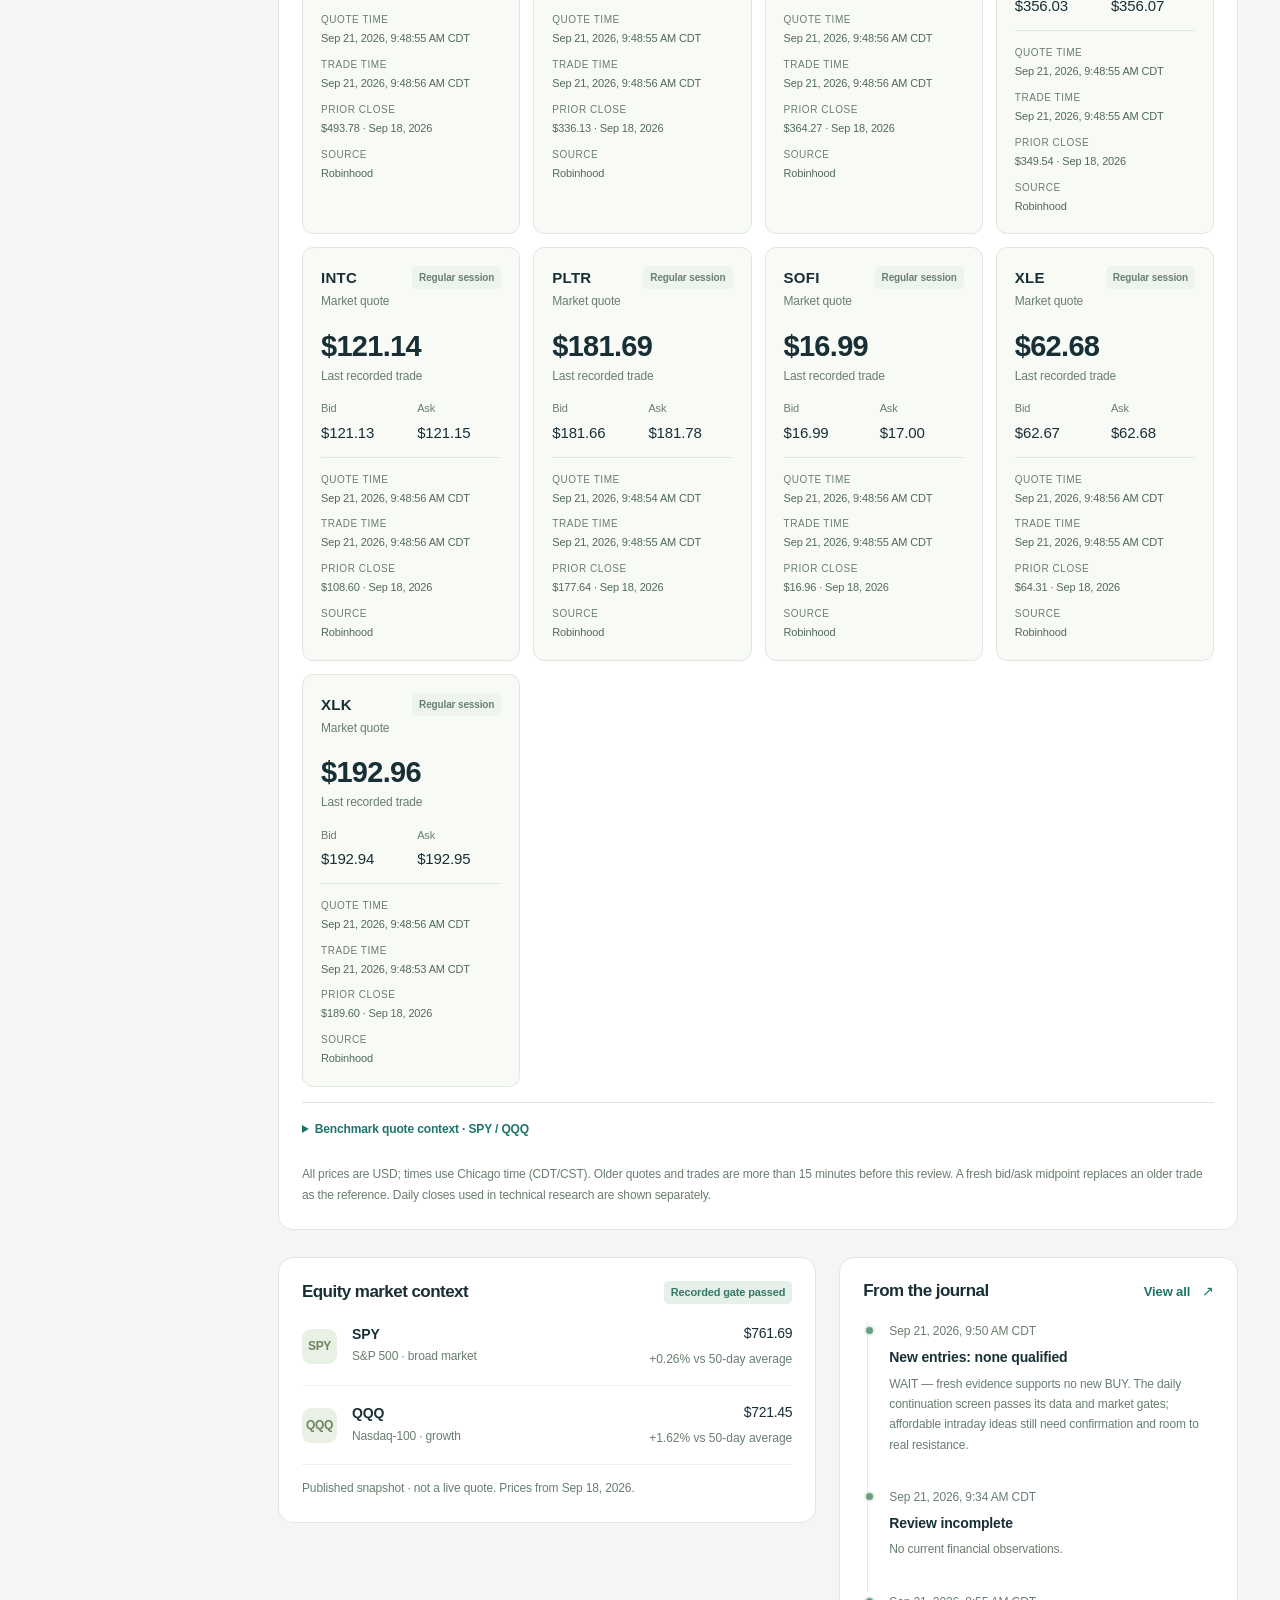
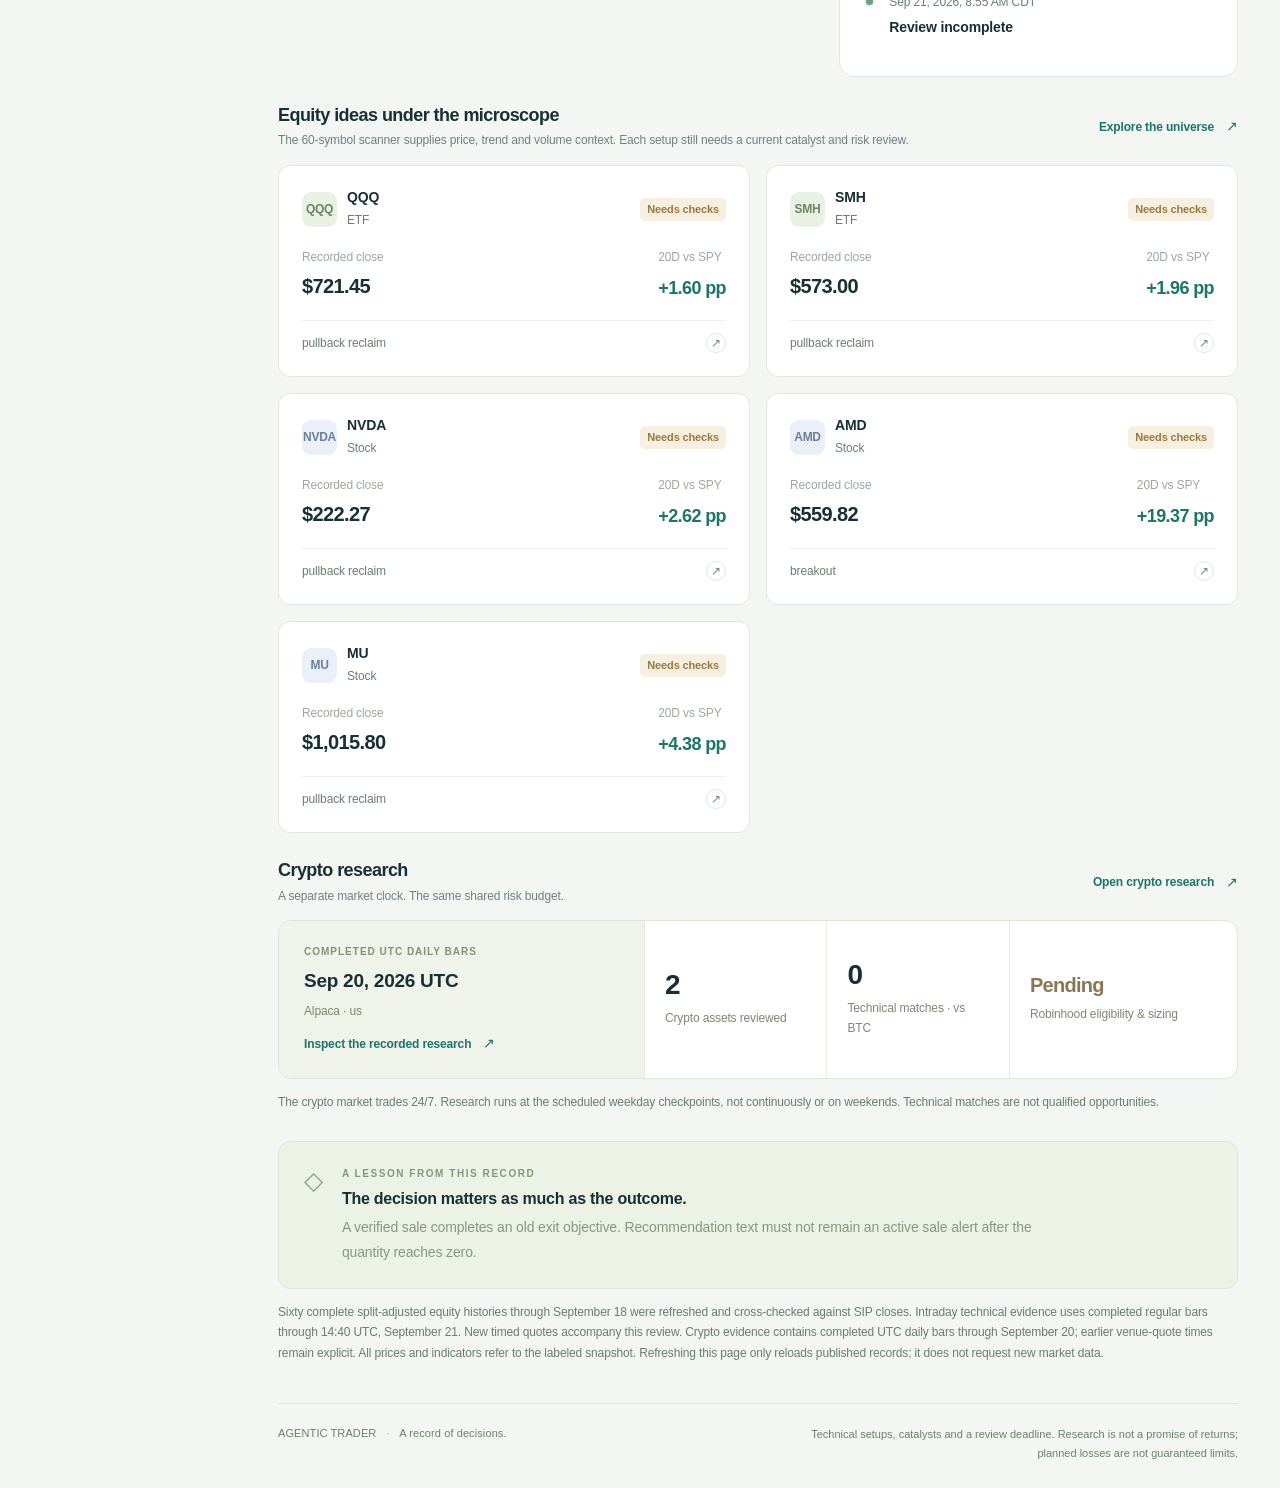
==== commit 3dd73ef0: "Add daily options scorecard for the 32-stock universe Scores each stock 0-100 (50 neutral, high = bu" ====
--- a/docs/index.html
+++ b/docs/index.html
@@ -20,6 +20,7 @@
     <nav class="main-nav">
       <a href="#overview" data-page="overview"><span aria-hidden="true">◫</span>Overview</a>
       <a href="watch.html"><span aria-hidden="true">◷</span>Research watch</a>
+      <a href="options.html"><span aria-hidden="true">◆</span>期权评分 Options</a>
       <a href="strategy.html"><span aria-hidden="true">▤</span>Strategy book</a>
       <a href="portfolio.html"><span aria-hidden="true">◉</span>My portfolio</a>
       <a href="#journal" data-page="journal"><span aria-hidden="true">≡</span>Research journal</a>
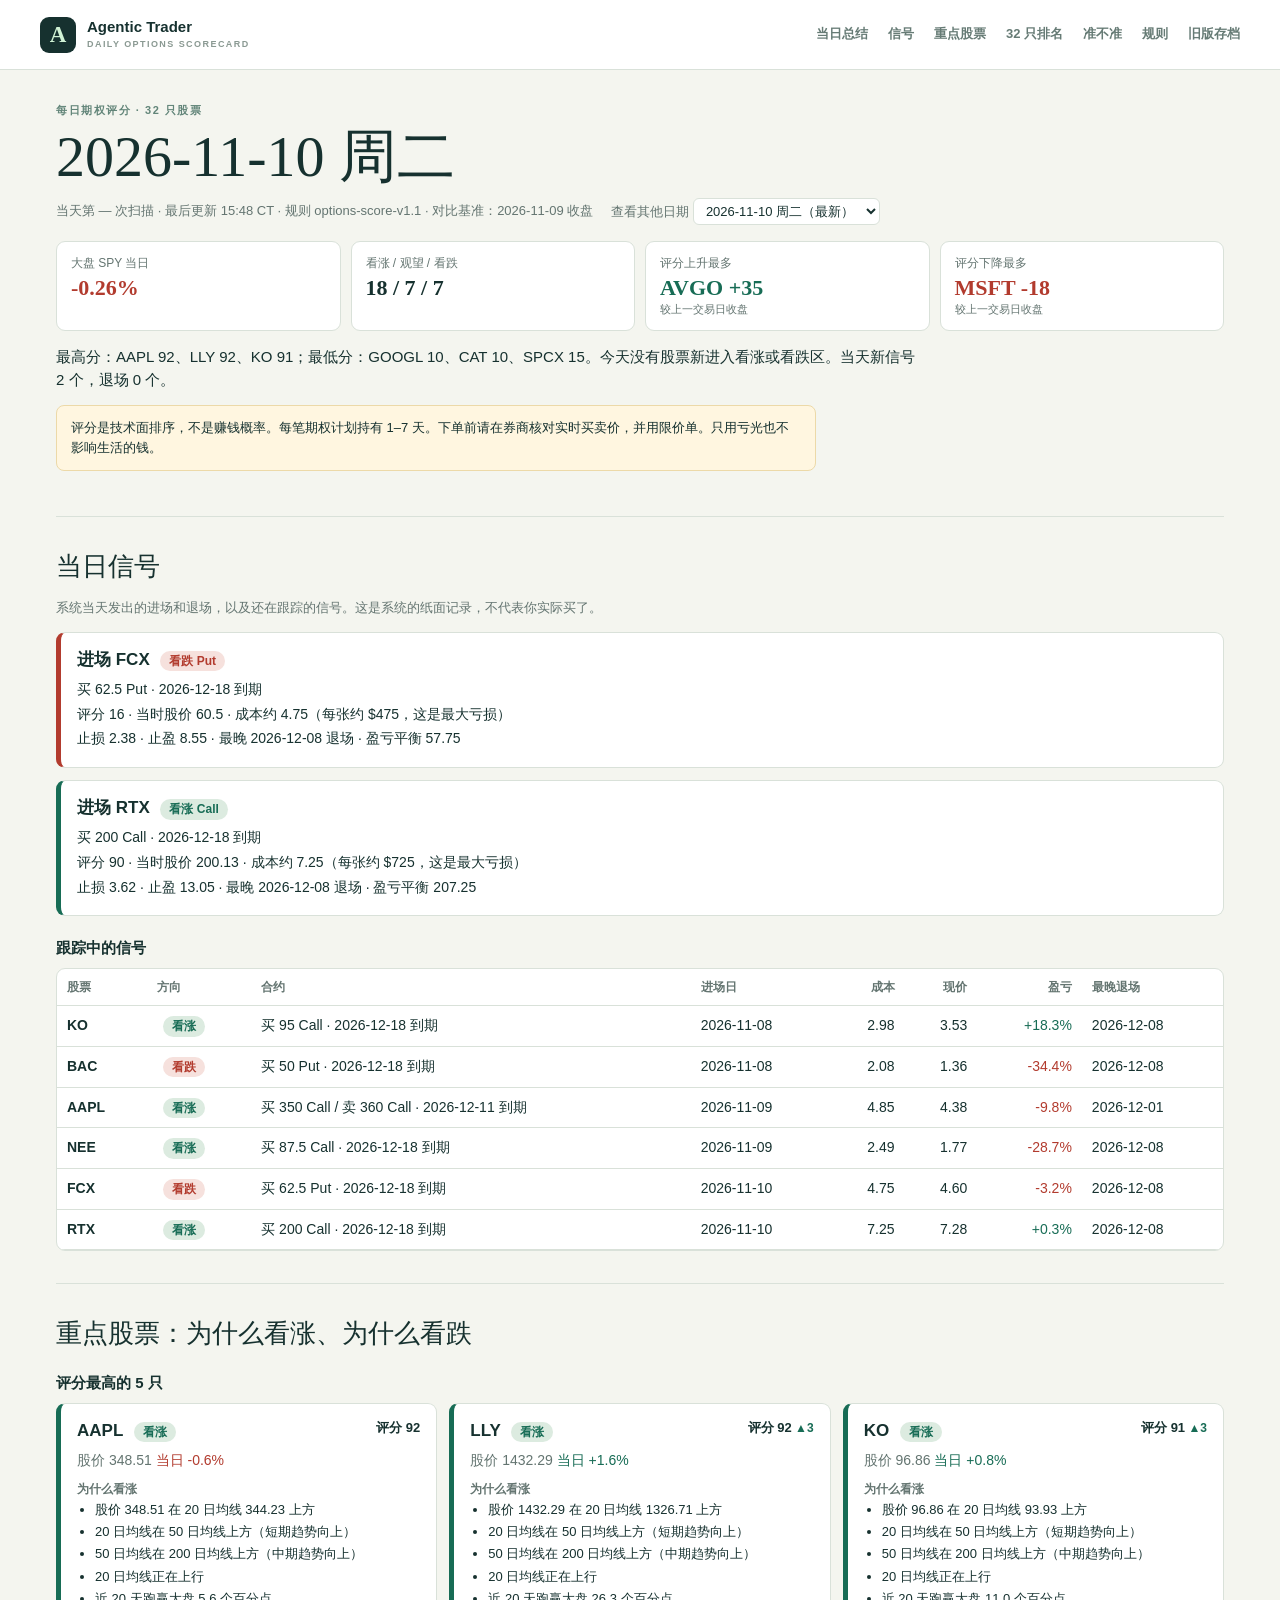
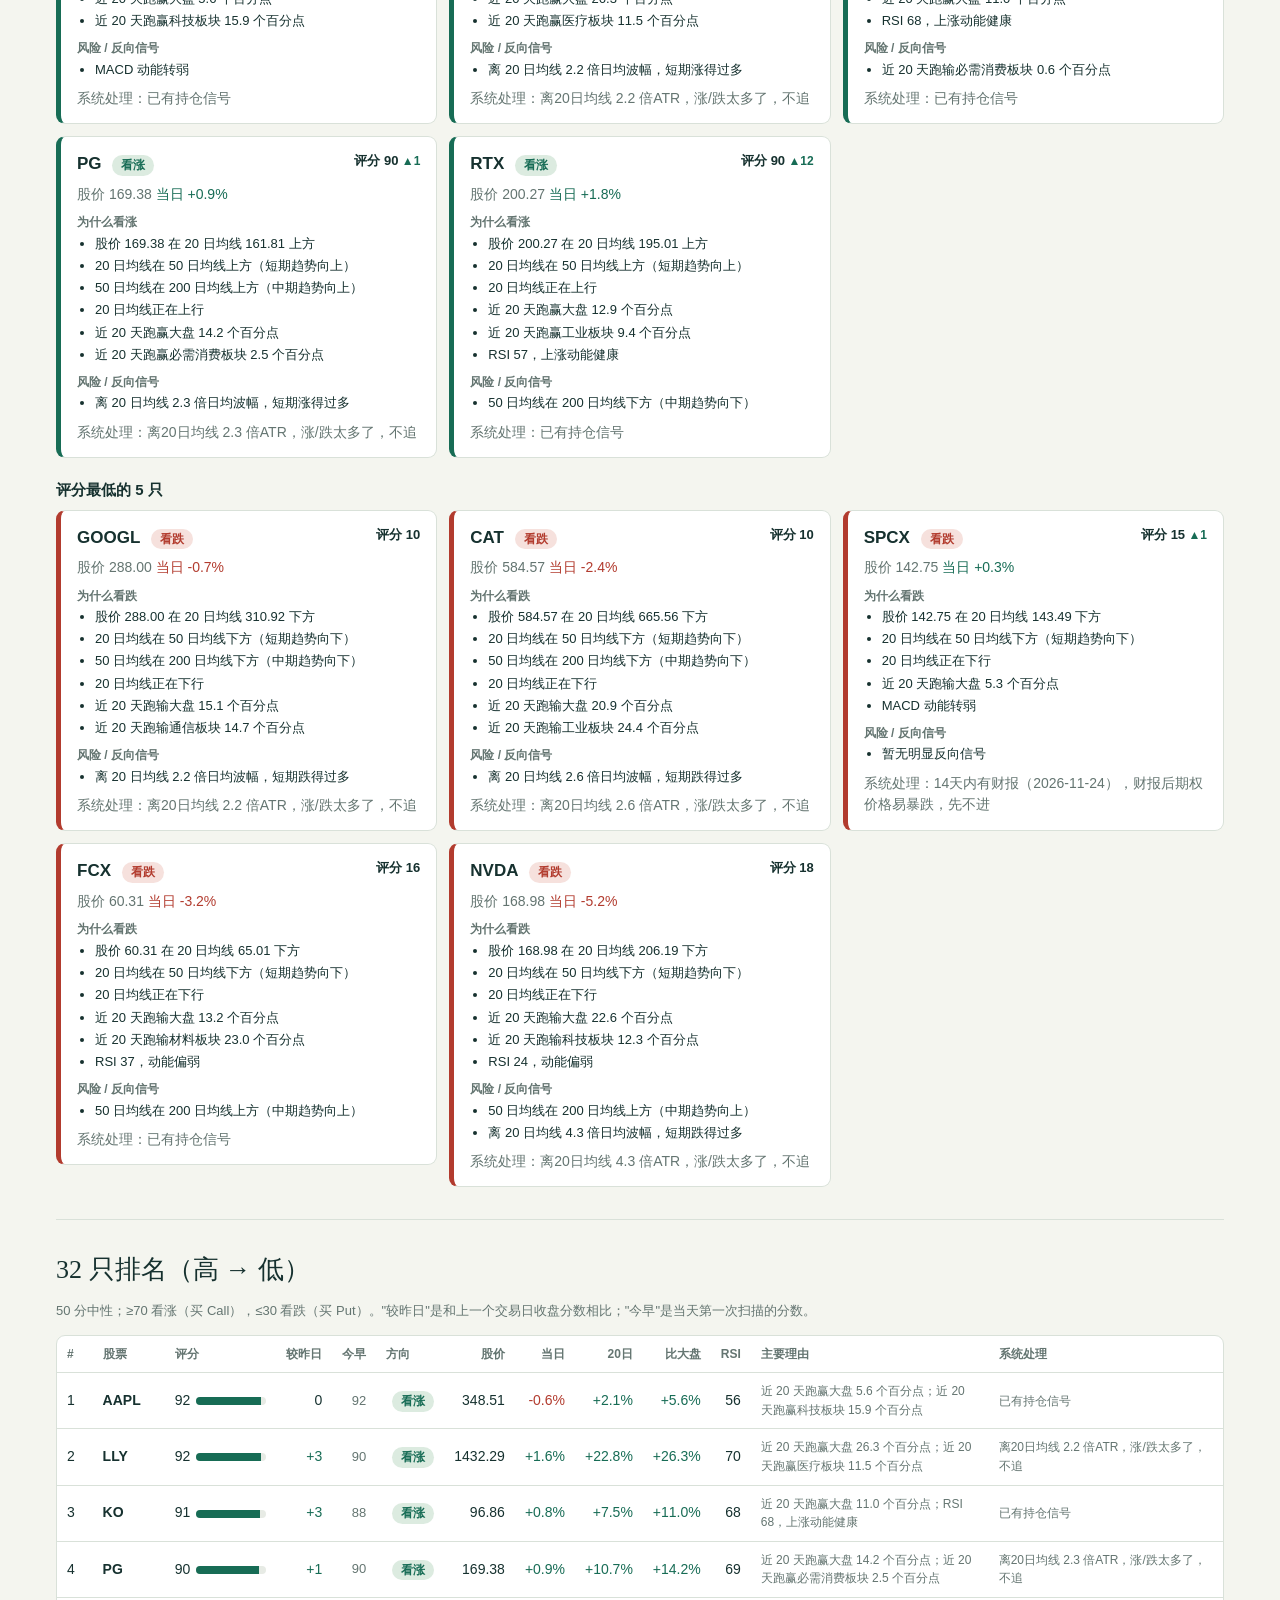
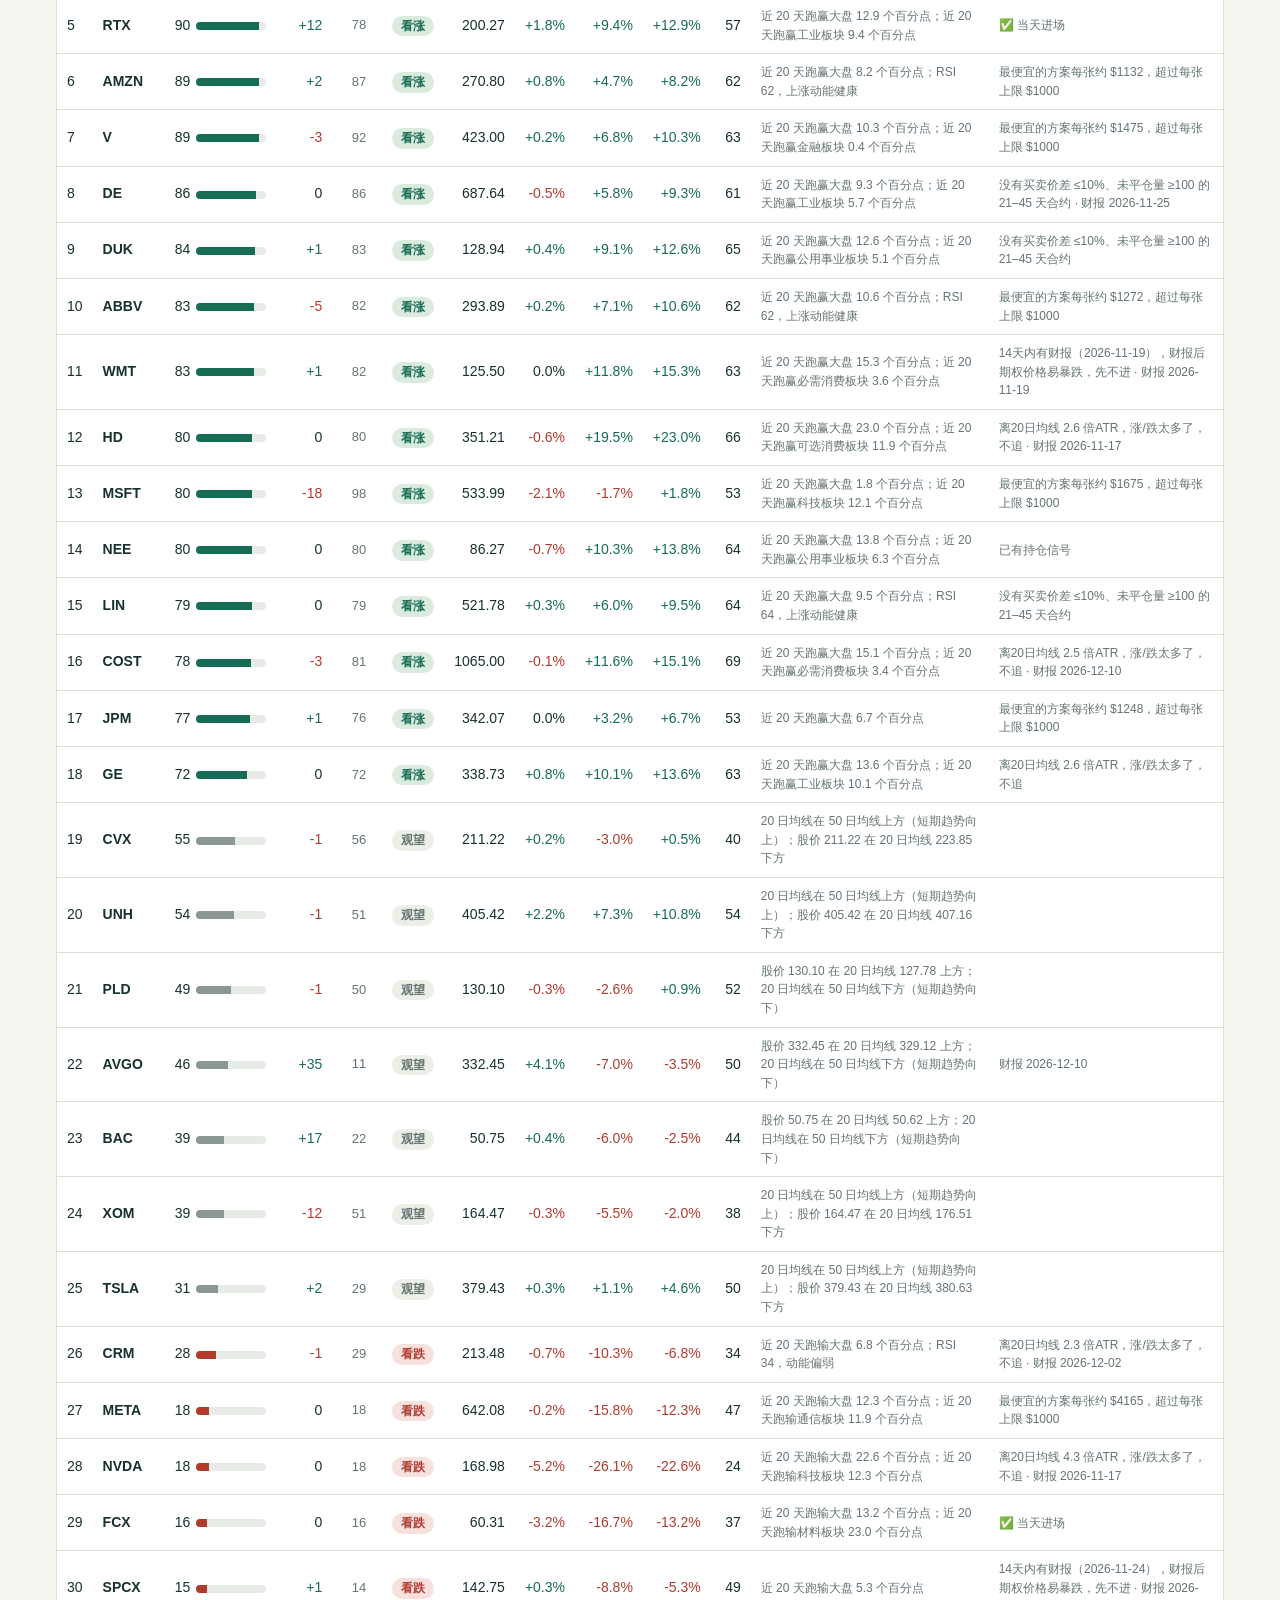
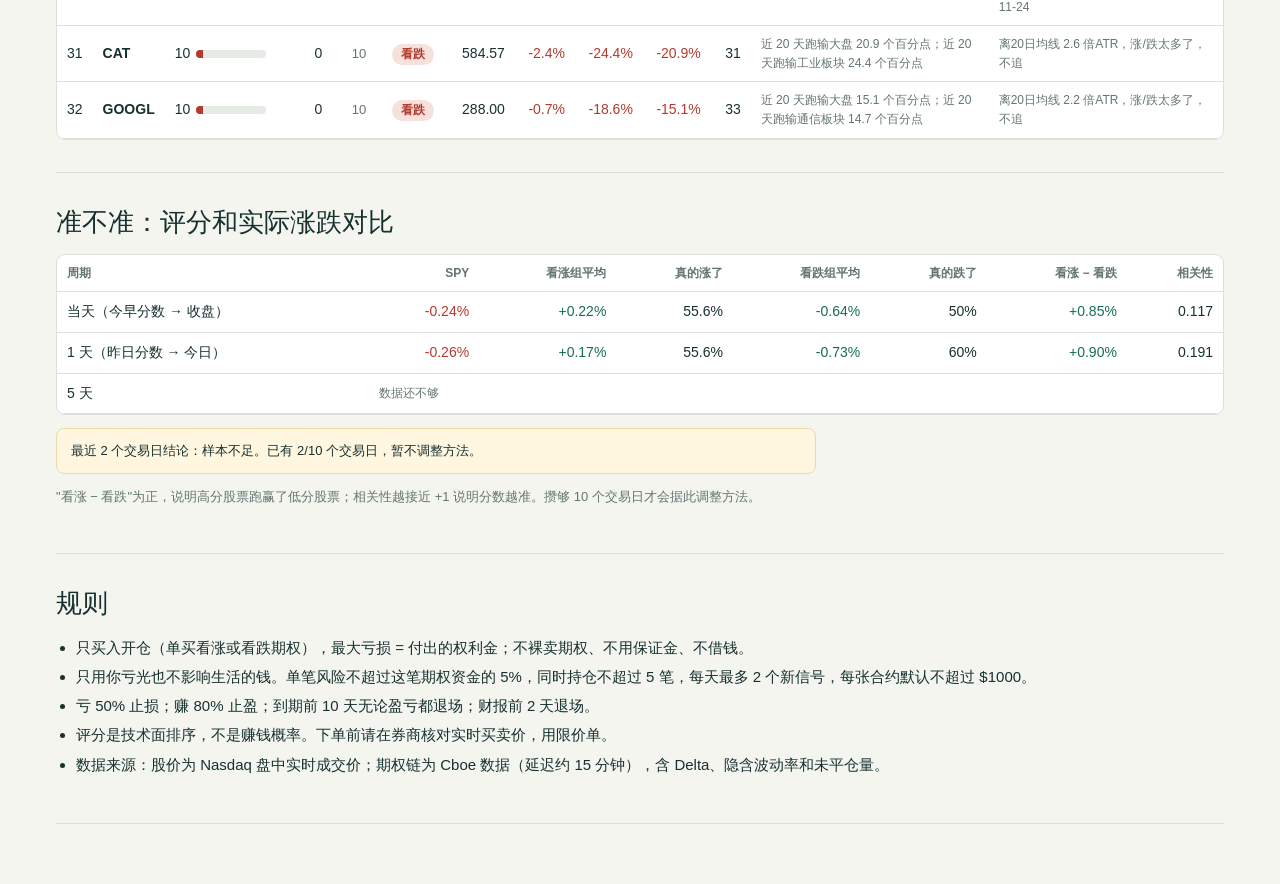
==== commit 2b8f8432: "Reorganize site around the daily options scorecard; 1-7 day holds (v1.2) - Home page is now the dail" ====
--- a/docs/index.html
+++ b/docs/index.html
@@ -1,48 +1,20 @@
 <!doctype html>
-<html lang="en">
-<head>
-  <meta charset="utf-8">
-  <meta name="viewport" content="width=device-width,initial-scale=1">
-  <meta name="theme-color" content="#142c32">
-  <meta name="description" content="Portfolio-aware swing and longer-term investment research, source-linked candidate alerts, and a transparent dated research journal.">
-  <meta name="referrer" content="no-referrer">
-  <title>Agentic Trader · Research journal</title>
-  <link rel="icon" href="favicon.svg" type="image/svg+xml">
-  <link rel="stylesheet" href="styles.css?v=actions-20260918">
-  <script src="action-summary.js?v=actions-20260918" defer></script>
-  <script src="app.js?v=actions-20260918" defer></script>
-</head>
+<html lang="zh-CN"><head><meta charset="utf-8"><meta name="viewport" content="width=device-width,initial-scale=1"><meta name="referrer" content="no-referrer"><meta name="theme-color" content="#132c2b"><title>Agentic Trader · 每日期权评分</title><link rel="icon" href="favicon.svg"><link rel="stylesheet" href="options.css?v=20261111b"><script src="options.js?v=20261111b" defer></script></head>
 <body>
-  <a class="skip-link" href="#main">Skip to research</a>
-  <aside class="sidebar" aria-label="Primary navigation">
-    <a class="brand" href="#overview" aria-label="Agentic Trader overview"><span class="brand-mark" aria-hidden="true">a<span>↗</span></span><span>Agentic<span class="brand-sub">TRADER</span></span></a>
-    <div class="workspace-label"><span class="live-dot" aria-hidden="true"></span>PERSONAL RESEARCH DESK</div>
-    <nav class="main-nav">
-      <a href="#overview" data-page="overview"><span aria-hidden="true">◫</span>Overview</a>
-      <a href="watch.html"><span aria-hidden="true">◷</span>Research watch</a>
-      <a href="options.html"><span aria-hidden="true">◆</span>期权评分 Options</a>
-      <a href="strategy.html"><span aria-hidden="true">▤</span>Strategy book</a>
-      <a href="portfolio.html"><span aria-hidden="true">◉</span>My portfolio</a>
-      <a href="#journal" data-page="journal"><span aria-hidden="true">≡</span>Research journal</a>
-      <a href="#universe" data-page="universe"><span aria-hidden="true">◎</span>Market universe</a>
-      <a href="#crypto" data-page="crypto"><span aria-hidden="true">◈</span>Crypto archive</a>
-      <a href="#strategy" data-page="strategy"><span aria-hidden="true">⌘</span>Strategy archive</a>
-      <a href="#learn" data-page="learn"><span aria-hidden="true">◇</span>Learn</a>
-    </nav>
-    <div class="sidebar-bottom">
-      <p class="eyebrow">THE OPERATING PRINCIPLE</p><p class="sidebar-quote">The freedom<br>to do nothing.</p>
-      <p class="sidebar-copy">A small number of considered decisions. A clear record of why.</p>
-      <div class="sidebar-foot"><span class="small-square" aria-hidden="true"></span> RESEARCH · NEVER AUTO-EXECUTED</div>
-    </div>
-  </aside>
-  <div class="workspace">
-    <header class="topbar"><div class="breadcrumb">Research desk <span aria-hidden="true">/</span> <strong id="breadcrumb-page">Overview</strong></div><div class="topbar-actions"><span class="research-tag">RESEARCH ONLY</span><button class="icon-button" id="refresh-button" aria-label="Refresh published research" title="Refresh published research">↻</button></div></header>
-    <div class="snapshot-strip" id="snapshot-strip" role="status"><span class="status-dot" aria-hidden="true"></span><span id="snapshot-text">Loading the published research snapshot…</span><span class="snapshot-tail" id="snapshot-tail">No live prices</span></div>
-    <section aria-label="Current research watch" style="margin:18px 24px;padding:16px 20px;border:1px solid #cbd6d6;border-radius:8px;background:#f4f6f3;color:#142c32;line-height:1.6"><strong>All 32 stocks, ranked.</strong> Hard reviews publish scores and conditional action plans; ten-minute soft checks have their own timestamp. Saved evidence, not live prices. <a href="watch.html" style="color:#166559;text-decoration:underline">Open the full scorecard →</a><br><small>Market-only research. Historical entries remain dated records, not newly verified opportunities.</small></section>
-    <main id="main" tabindex="-1"><div id="view" aria-live="polite" aria-busy="true"><section class="loading-state"><div class="loading-line"></div><h1>Opening the research desk</h1><p>Reading the latest published snapshot.</p></section></div></main>
-    <footer class="page-footer"><span>AGENTIC TRADER <span class="footer-dot">·</span> A record of decisions.</span><p>Technical setups, catalysts and a review deadline. Research is not a promise of returns; planned losses are not guaranteed limits.</p></footer>
-  </div>
-  <dialog id="candidate-dialog" aria-labelledby="candidate-title"><div id="candidate-dialog-content"></div></dialog>
-  <noscript><div class="noscript">JavaScript is required to explore this journal. The public research snapshot is available in <a href="data/research.json">research.json</a>.</div></noscript>
-</body>
-</html>
+<header class="site-header"><a class="brand" href="index.html"><span class="brand-mark">A</span><span>Agentic Trader<small>DAILY OPTIONS SCORECARD</small></span></a><nav aria-label="Primary navigation"><a href="#summary">当日总结</a><a href="#signals">信号</a><a href="#focus">重点股票</a><a href="#ranking">32 只排名</a><a href="#review">准不准</a><a href="#rules">规则</a><a href="archive.html">旧版存档</a></nav></header>
+<main>
+<section class="hero" id="summary">
+<p class="eyebrow">每日期权评分 · 32 只股票</p>
+<h1 id="day-title">加载中…</h1>
+<div class="stamp"><span id="stamp-text"></span><label class="daypick">查看其他日期 <select id="day-select" aria-label="选择日期"></select></label></div>
+<div class="tiles" id="tiles"></div>
+<p class="lead" id="lead"></p>
+<p class="warn">评分是技术面排序，不是赚钱概率。每笔期权计划持有 1–7 天。下单前请在券商核对实时买卖价，并用限价单。只用亏光也不影响生活的钱。</p>
+</section>
+<section id="signals"><h2>当日信号</h2><p class="muted">系统当天发出的进场和退场，以及还在跟踪的信号。这是系统的纸面记录，不代表你实际买了。</p><div id="exits"></div><div id="entries"></div><p id="none" class="muted" hidden>当天没有新的进场或退场信号。</p><h3 id="open-title" hidden>跟踪中的信号</h3><div class="table-wrap" id="open-wrap" hidden><table><thead><tr><th>股票</th><th>方向</th><th>合约</th><th>进场日</th><th class="r">成本</th><th class="r">现价</th><th class="r">盈亏</th><th>最晚退场</th></tr></thead><tbody id="open"></tbody></table></div></section>
+<section id="focus"><h2>重点股票：为什么看涨、为什么看跌</h2><h3>评分最高的 5 只</h3><div class="cardgrid" id="bulls"></div><h3>评分最低的 5 只</h3><div class="cardgrid" id="bears"></div></section>
+<section id="ranking"><h2>32 只排名（高 → 低）</h2><p class="muted">50 分中性；≥70 看涨（买 Call），≤30 看跌（买 Put）。"较昨日"是和上一个交易日收盘分数相比；"今早"是当天第一次扫描的分数。</p><div class="table-wrap"><table><thead><tr><th>#</th><th>股票</th><th>评分</th><th class="r">较昨日</th><th class="r">今早</th><th>方向</th><th class="r">股价</th><th class="r">当日</th><th class="r">20日</th><th class="r">比大盘</th><th class="r">RSI</th><th>主要理由</th><th>系统处理</th></tr></thead><tbody id="rows"></tbody></table></div></section>
+<section id="review"><h2>准不准：评分和实际涨跌对比</h2><div id="review-body"><p class="muted">当天收盘复盘后出现。</p></div></section>
+<section id="rules"><h2>规则</h2><ul id="rule-list"></ul></section>
+</main>
+</body></html>
--- a/docs/options.css
+++ b/docs/options.css
@@ -0,0 +1,32 @@
+:root{--ink:#16312f;--muted:#647571;--paper:#f4f5ef;--line:#d9e1d9;--green:#176c55;--red:#b23b2e;--mint:#dcebe0;--rose:#f6e1dd;--card:#fff}
+*{box-sizing:border-box}body{margin:0;background:var(--paper);color:var(--ink);font:15px/1.55 -apple-system,BlinkMacSystemFont,'Segoe UI','PingFang SC','Microsoft YaHei',sans-serif}
+.site-header{min-height:70px;display:flex;align-items:center;justify-content:space-between;gap:16px;flex-wrap:wrap;padding:10px max(16px,calc((100vw - 1200px)/2));background:var(--card);border-bottom:1px solid var(--line)}
+.brand{display:flex;align-items:center;gap:11px;text-decoration:none;color:inherit;font-weight:700;line-height:1.1}.brand small{display:block;font-size:9px;letter-spacing:.16em;color:#8a9992;margin-top:5px}
+.brand-mark{width:36px;height:36px;background:var(--ink);border-radius:9px;color:#d1f3d5;display:grid;place-items:center;font-family:Georgia,serif;font-size:23px}
+nav{display:flex;gap:20px;flex-wrap:wrap}nav a{font-size:13px;font-weight:600;text-decoration:none;color:#667b75}nav a:hover{color:var(--green)}
+main{max-width:1200px;margin:auto;padding:0 16px 60px}section{padding:32px 0;border-bottom:1px solid var(--line)}
+.eyebrow{margin:0 0 8px;color:#628579;font-size:11px;letter-spacing:.14em;font-weight:700}
+h1{font:normal clamp(34px,6vw,58px)/1.05 Georgia,serif;margin:0}h1 em{color:var(--green)}h2{font:normal 26px Georgia,serif;margin:0 0 14px}
+.meta{color:var(--muted);margin:14px 0 6px}.warn{background:#fff6e0;border:1px solid #ecd9a8;border-radius:8px;padding:12px 14px;font-size:13px;max-width:760px}
+.muted{color:var(--muted);font-size:13px}
+.card{background:var(--card);border:1px solid var(--line);border-left:5px solid var(--green);border-radius:9px;padding:14px 16px;margin:0 0 12px}
+.card.put{border-left-color:var(--red)}.card.exit{border-left-color:#8a6d00;background:#fffaf0}
+.card h3{margin:0 0 6px;font-size:17px}.card p{margin:3px 0;font-size:14px}
+.tag{display:inline-block;font-size:12px;font-weight:700;border-radius:20px;padding:1px 9px;margin-left:6px}
+.tag.call{background:var(--mint);color:var(--green)}.tag.put{background:var(--rose);color:var(--red)}.tag.wait{background:#eceee8;color:var(--muted)}
+.table-wrap{overflow-x:auto;background:var(--card);border:1px solid var(--line);border-radius:9px}
+table{border-collapse:collapse;width:100%;font-size:14px}th,td{padding:9px 10px;text-align:left;border-bottom:1px solid var(--line);white-space:nowrap}th{font-size:12px;color:var(--muted);font-weight:600}
+td.note{white-space:normal;min-width:220px;font-size:12px;color:var(--muted)}
+.bar{display:inline-block;width:70px;height:8px;background:#e7ebe5;border-radius:4px;vertical-align:middle;margin-left:6px;position:relative;overflow:hidden}.bar i{position:absolute;top:0;bottom:0;left:0;background:var(--green)}.bar.low i{background:var(--red)}
+.pos{color:var(--green)}.neg{color:var(--red)}ul{padding-left:20px}li{margin:6px 0}
+.stamp{display:flex;flex-wrap:wrap;gap:8px 18px;align-items:center;color:var(--muted);font-size:13px;margin:10px 0 16px}
+.daypick select{font:inherit;padding:4px 8px;border:1px solid var(--line);border-radius:6px;background:var(--card);color:var(--ink)}
+.tiles{display:grid;grid-template-columns:repeat(auto-fit,minmax(170px,1fr));gap:10px;margin-bottom:14px}
+.tile{background:var(--card);border:1px solid var(--line);border-radius:9px;padding:12px 14px}.tile-l{font-size:12px;color:var(--muted)}.tile-v{font:600 22px Georgia,serif;margin-top:2px}.tile-s{font-size:11px;color:var(--muted)}
+.lead{max-width:860px;margin:0 0 14px}h3{font-size:15px;margin:20px 0 8px}h4{font-size:12px;color:var(--muted);margin:8px 0 2px}
+.cardgrid{display:grid;grid-template-columns:repeat(auto-fit,minmax(300px,1fr));gap:12px;align-items:start}.cardgrid .card{margin:0}
+.card.call{border-left-color:var(--green)}.card ul{margin:0;padding-left:18px}.card li{margin:2px 0;font-size:13px}
+.card-score{float:right;font-size:13px;font-weight:600}.delta{font-size:12px}.px{color:var(--muted)}
+.note{font-size:12px;color:var(--muted)}p.note{margin:8px 0 0}
+.r{text-align:right}th.r{text-align:right}.b{font-weight:700}.nw{white-space:nowrap}.bar.mid i{background:#8a9792}
+td.note{min-width:180px}.muted a{color:var(--green)}
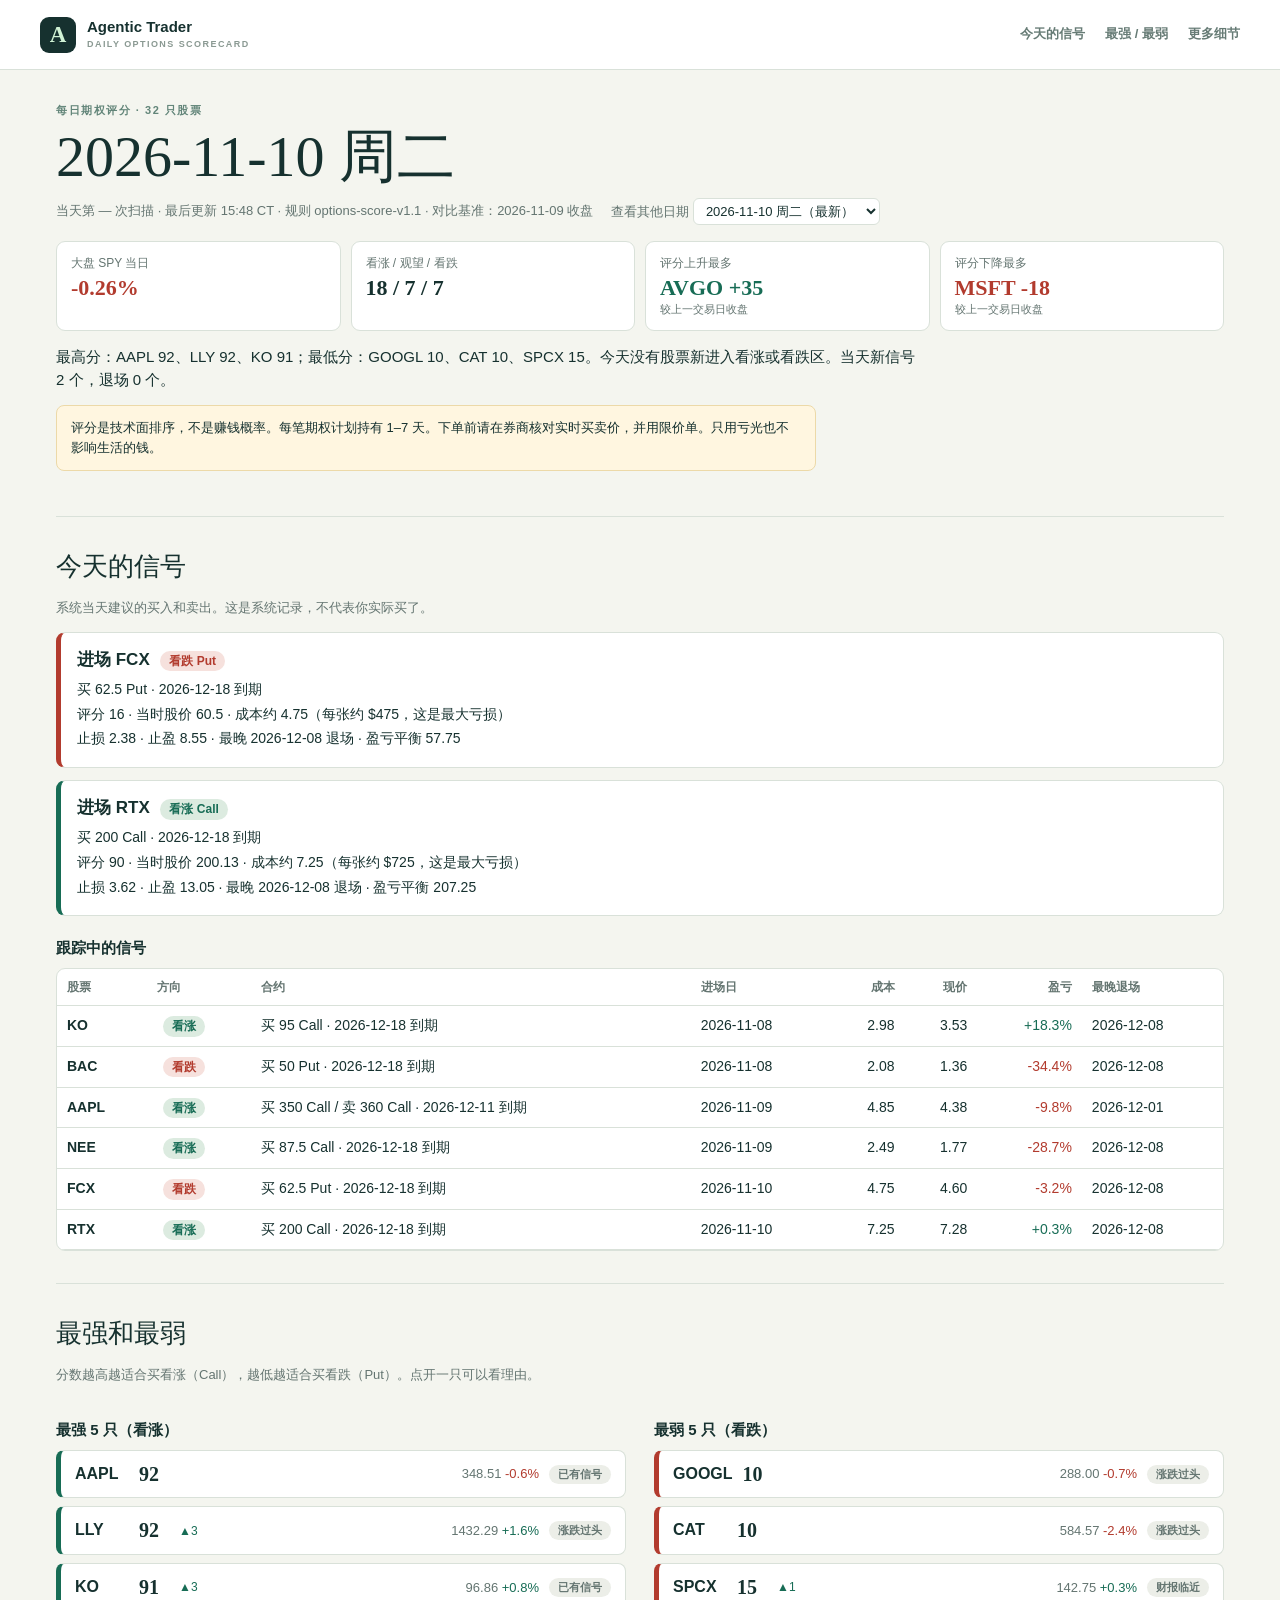
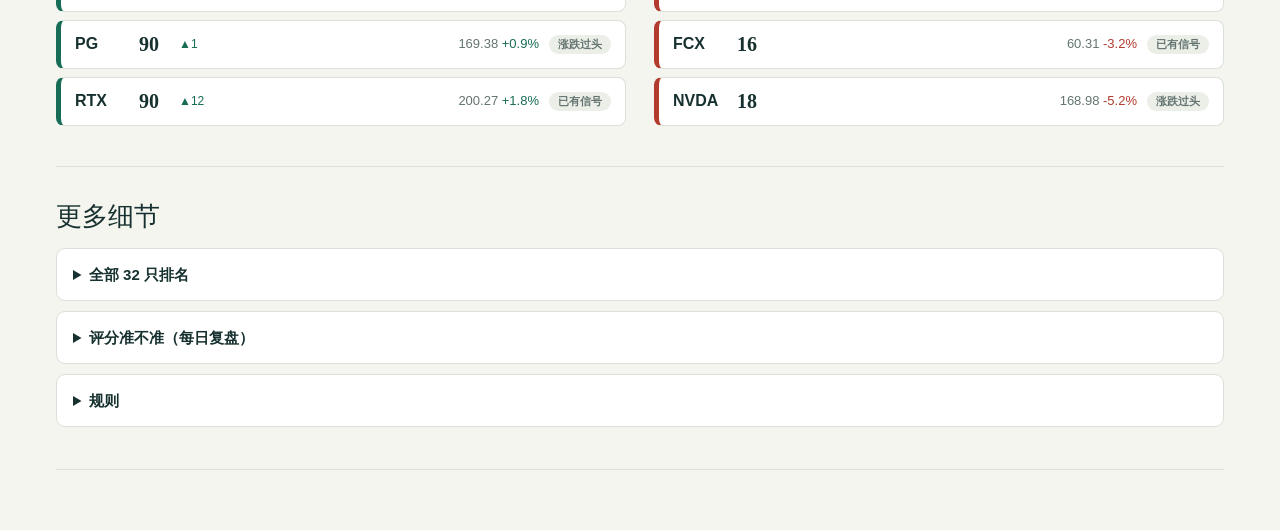
==== commit d451c34f: "Remove the legacy site; keep only the options scorecard The old research journal, buying-score pages" ====
--- a/docs/index.html
+++ b/docs/index.html
@@ -1,7 +1,7 @@
 <!doctype html>
-<html lang="zh-CN"><head><meta charset="utf-8"><meta name="viewport" content="width=device-width,initial-scale=1"><meta name="referrer" content="no-referrer"><meta name="theme-color" content="#132c2b"><title>Agentic Trader · 每日期权评分</title><link rel="icon" href="favicon.svg"><link rel="stylesheet" href="options.css?v=20261111b"><script src="options.js?v=20261111b" defer></script></head>
+<html lang="zh-CN"><head><meta charset="utf-8"><meta name="viewport" content="width=device-width,initial-scale=1"><meta name="referrer" content="no-referrer"><meta name="theme-color" content="#132c2b"><title>Agentic Trader · 每日期权评分</title><link rel="icon" href="favicon.svg"><link rel="stylesheet" href="options.css?v=20261111c"><script src="options.js?v=20261111c" defer></script></head>
 <body>
-<header class="site-header"><a class="brand" href="index.html"><span class="brand-mark">A</span><span>Agentic Trader<small>DAILY OPTIONS SCORECARD</small></span></a><nav aria-label="Primary navigation"><a href="#summary">当日总结</a><a href="#signals">信号</a><a href="#focus">重点股票</a><a href="#ranking">32 只排名</a><a href="#review">准不准</a><a href="#rules">规则</a><a href="archive.html">旧版存档</a></nav></header>
+<header class="site-header"><a class="brand" href="index.html"><span class="brand-mark">A</span><span>Agentic Trader<small>DAILY OPTIONS SCORECARD</small></span></a><nav aria-label="Primary navigation"><a href="#signals">今天的信号</a><a href="#top">最强 / 最弱</a><a href="#more">更多细节</a></nav></header>
 <main>
 <section class="hero" id="summary">
 <p class="eyebrow">每日期权评分 · 32 只股票</p>
@@ -11,10 +11,12 @@
 <p class="lead" id="lead"></p>
 <p class="warn">评分是技术面排序，不是赚钱概率。每笔期权计划持有 1–7 天。下单前请在券商核对实时买卖价，并用限价单。只用亏光也不影响生活的钱。</p>
 </section>
-<section id="signals"><h2>当日信号</h2><p class="muted">系统当天发出的进场和退场，以及还在跟踪的信号。这是系统的纸面记录，不代表你实际买了。</p><div id="exits"></div><div id="entries"></div><p id="none" class="muted" hidden>当天没有新的进场或退场信号。</p><h3 id="open-title" hidden>跟踪中的信号</h3><div class="table-wrap" id="open-wrap" hidden><table><thead><tr><th>股票</th><th>方向</th><th>合约</th><th>进场日</th><th class="r">成本</th><th class="r">现价</th><th class="r">盈亏</th><th>最晚退场</th></tr></thead><tbody id="open"></tbody></table></div></section>
-<section id="focus"><h2>重点股票：为什么看涨、为什么看跌</h2><h3>评分最高的 5 只</h3><div class="cardgrid" id="bulls"></div><h3>评分最低的 5 只</h3><div class="cardgrid" id="bears"></div></section>
-<section id="ranking"><h2>32 只排名（高 → 低）</h2><p class="muted">50 分中性；≥70 看涨（买 Call），≤30 看跌（买 Put）。"较昨日"是和上一个交易日收盘分数相比；"今早"是当天第一次扫描的分数。</p><div class="table-wrap"><table><thead><tr><th>#</th><th>股票</th><th>评分</th><th class="r">较昨日</th><th class="r">今早</th><th>方向</th><th class="r">股价</th><th class="r">当日</th><th class="r">20日</th><th class="r">比大盘</th><th class="r">RSI</th><th>主要理由</th><th>系统处理</th></tr></thead><tbody id="rows"></tbody></table></div></section>
-<section id="review"><h2>准不准：评分和实际涨跌对比</h2><div id="review-body"><p class="muted">当天收盘复盘后出现。</p></div></section>
-<section id="rules"><h2>规则</h2><ul id="rule-list"></ul></section>
+<section id="signals"><h2>今天的信号</h2><p class="muted">系统当天建议的买入和卖出。这是系统记录，不代表你实际买了。</p><div id="exits"></div><div id="entries"></div><p id="none" class="muted" hidden>当天没有新的进场或退场信号。</p><h3 id="open-title" hidden>跟踪中的信号</h3><div class="table-wrap" id="open-wrap" hidden><table><thead><tr><th>股票</th><th>方向</th><th>合约</th><th>进场日</th><th class="r">成本</th><th class="r">现价</th><th class="r">盈亏</th><th>最晚退场</th></tr></thead><tbody id="open"></tbody></table></div></section>
+<section id="top"><h2>最强和最弱</h2><p class="muted">分数越高越适合买看涨（Call），越低越适合买看跌（Put）。点开一只可以看理由。</p><div class="two"><div><h3>最强 5 只（看涨）</h3><div id="bulls"></div></div><div><h3>最弱 5 只（看跌）</h3><div id="bears"></div></div></div></section>
+<section id="more"><h2>更多细节</h2>
+<details><summary>全部 32 只排名</summary><p class="muted">50 分中性；≥70 看涨，≤30 看跌。"较昨日"是和上一个交易日收盘分数相比；"今早"是当天第一次扫描的分数。</p><div class="table-wrap"><table><thead><tr><th>#</th><th>股票</th><th>评分</th><th class="r">较昨日</th><th class="r">今早</th><th>方向</th><th class="r">股价</th><th class="r">当日</th><th class="r">20日</th><th class="r">比大盘</th><th class="r">RSI</th><th>主要理由</th><th>系统处理</th></tr></thead><tbody id="rows"></tbody></table></div></details>
+<details><summary>评分准不准（每日复盘）</summary><div id="review-body"><p class="muted">当天收盘复盘后出现。</p></div></details>
+<details><summary>规则</summary><ul id="rule-list"></ul></details>
+</section>
 </main>
 </body></html>
--- a/docs/options.css
+++ b/docs/options.css
@@ -30,3 +30,10 @@
 .note{font-size:12px;color:var(--muted)}p.note{margin:8px 0 0}
 .r{text-align:right}th.r{text-align:right}.b{font-weight:700}.nw{white-space:nowrap}.bar.mid i{background:#8a9792}
 td.note{min-width:180px}.muted a{color:var(--green)}
+.two{display:grid;grid-template-columns:repeat(auto-fit,minmax(300px,1fr));gap:8px 28px}
+details.pick{background:var(--card);border:1px solid var(--line);border-left:5px solid var(--green);border-radius:8px;margin:0 0 8px;padding:0 14px}details.pick.put{border-left-color:var(--red)}
+details.pick summary{display:flex;align-items:center;gap:10px;padding:11px 0;cursor:pointer;list-style:none}details.pick summary::-webkit-details-marker{display:none}details.pick[open]{padding-bottom:12px}
+.pick-sym{font-weight:700;font-size:16px;min-width:54px}.pick-score{font:600 20px Georgia,serif;min-width:30px}.pick-px{margin-left:auto;font-size:13px;color:var(--muted)}
+.pick-st{font-size:11px;font-weight:700;border-radius:20px;padding:1px 9px;background:#eceee8;color:var(--muted);white-space:nowrap}.pick-st.ok{background:var(--mint);color:var(--green)}
+details.pick ul{margin:0;padding-left:18px}details.pick li{margin:2px 0;font-size:13px}
+#more>details{background:var(--card);border:1px solid var(--line);border-radius:9px;margin:0 0 10px;padding:0 16px}#more>details>summary{padding:14px 0;font-weight:700;cursor:pointer}#more>details[open]{padding-bottom:16px}
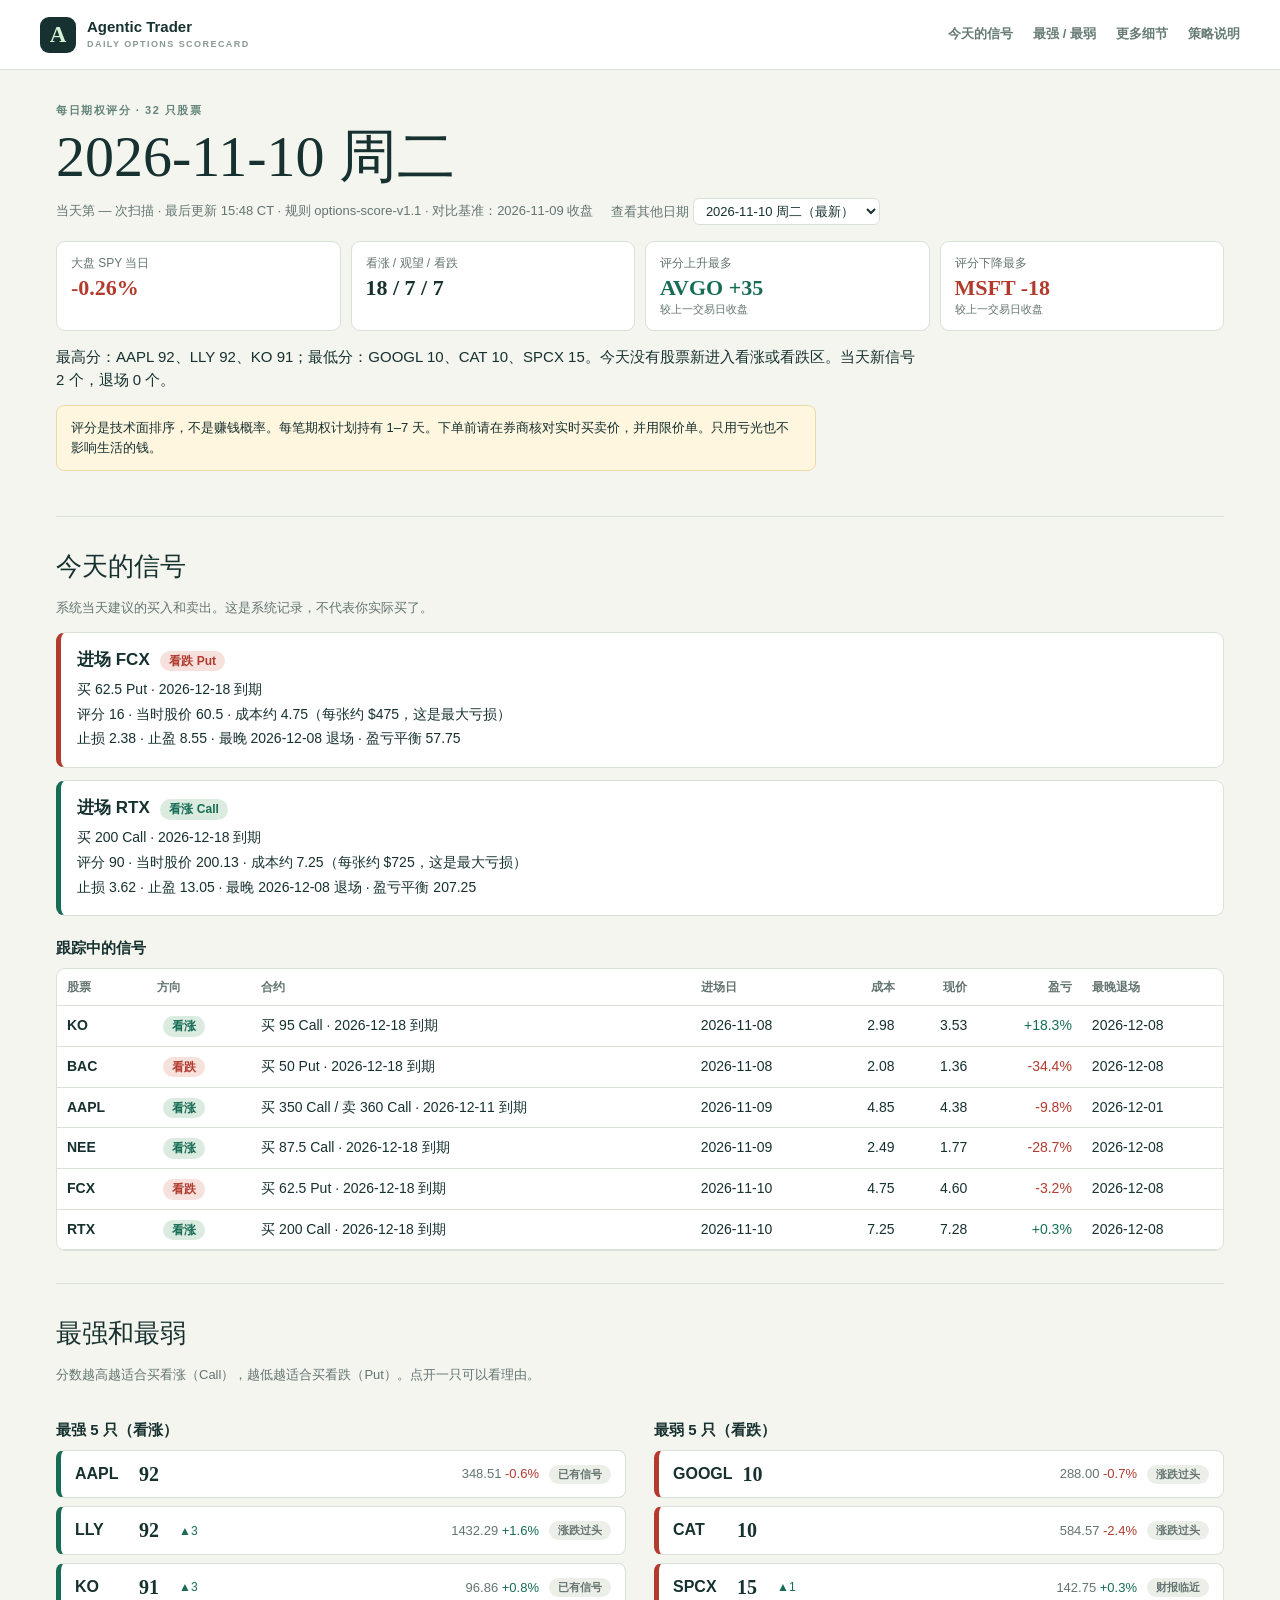
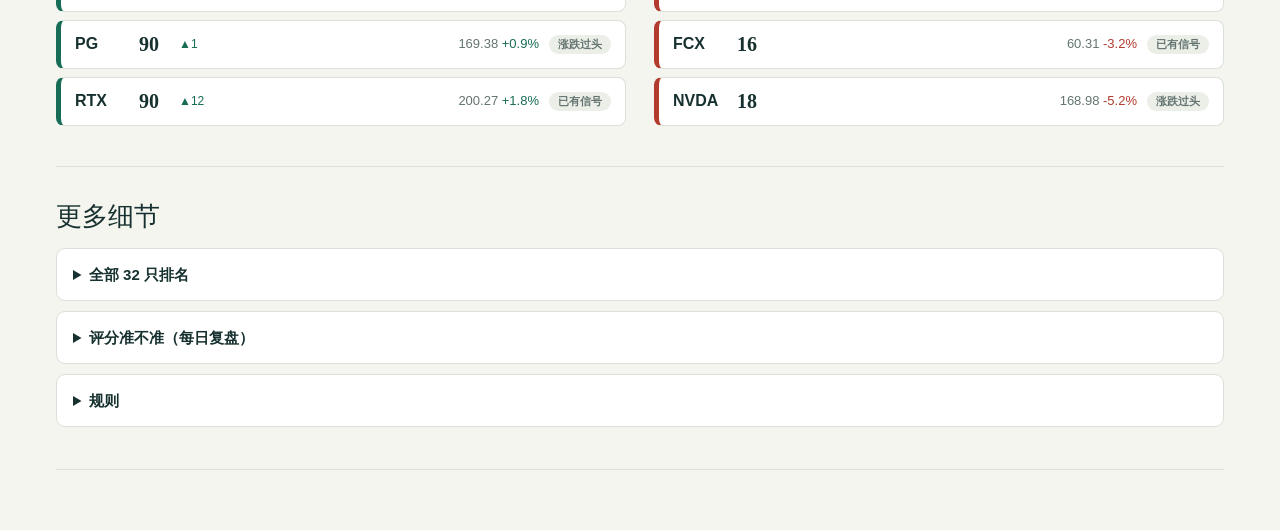
==== commit 6c44e254: "Add a detailed strategy page Explains the scoring (nine checks with exact points), a worked example," ====
--- a/docs/index.html
+++ b/docs/index.html
@@ -1,7 +1,7 @@
 <!doctype html>
 <html lang="zh-CN"><head><meta charset="utf-8"><meta name="viewport" content="width=device-width,initial-scale=1"><meta name="referrer" content="no-referrer"><meta name="theme-color" content="#132c2b"><title>Agentic Trader · 每日期权评分</title><link rel="icon" href="favicon.svg"><link rel="stylesheet" href="options.css?v=20261111c"><script src="options.js?v=20261111c" defer></script></head>
 <body>
-<header class="site-header"><a class="brand" href="index.html"><span class="brand-mark">A</span><span>Agentic Trader<small>DAILY OPTIONS SCORECARD</small></span></a><nav aria-label="Primary navigation"><a href="#signals">今天的信号</a><a href="#top">最强 / 最弱</a><a href="#more">更多细节</a></nav></header>
+<header class="site-header"><a class="brand" href="index.html"><span class="brand-mark">A</span><span>Agentic Trader<small>DAILY OPTIONS SCORECARD</small></span></a><nav aria-label="Primary navigation"><a href="#signals">今天的信号</a><a href="#top">最强 / 最弱</a><a href="#more">更多细节</a><a href="strategy.html">策略说明</a></nav></header>
 <main>
 <section class="hero" id="summary">
 <p class="eyebrow">每日期权评分 · 32 只股票</p>
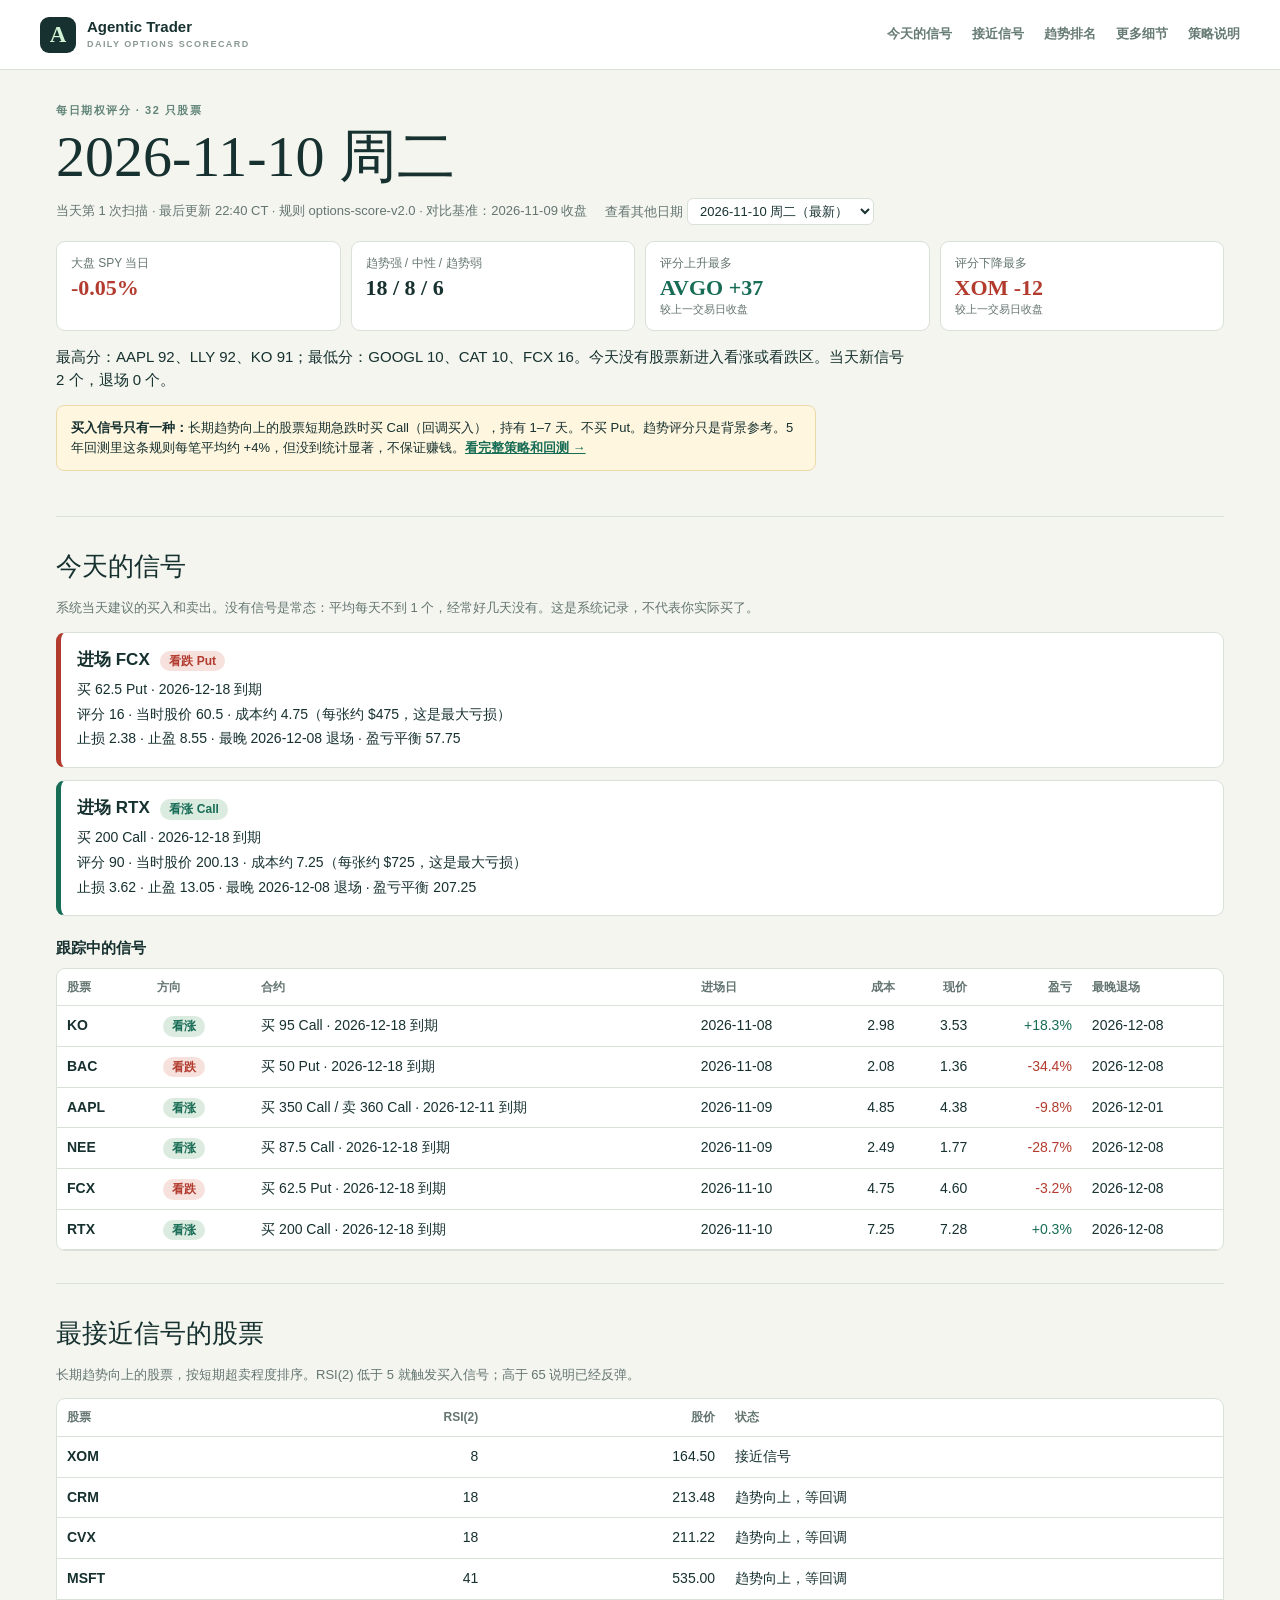
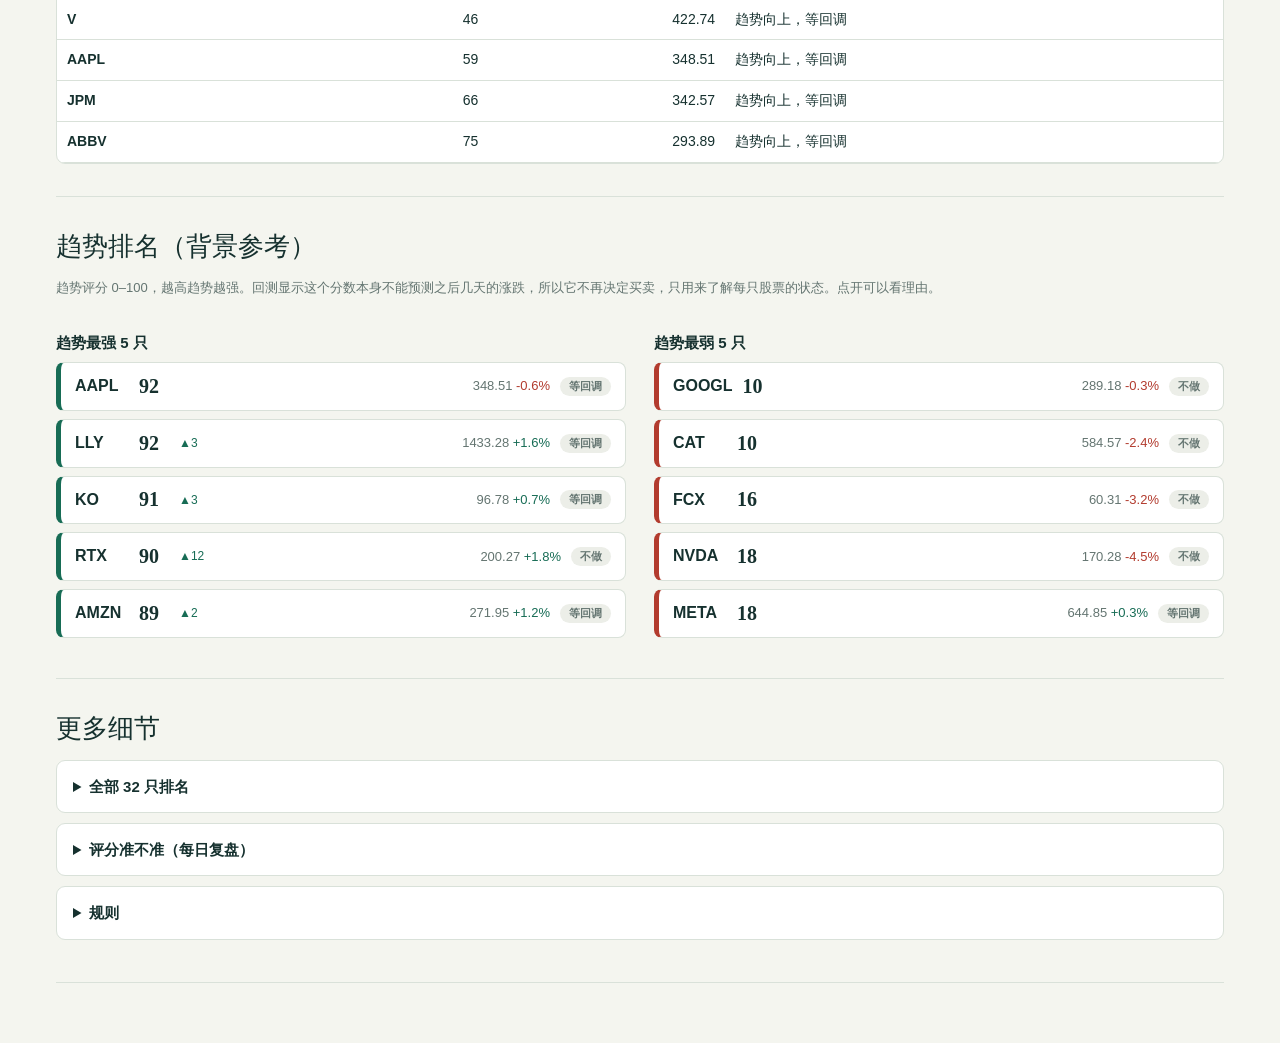
==== commit 3422d924: "Strategy v2: backtest-driven dip-buying calls; add historical backtest A five-year test (scripts/opt" ====
--- a/docs/index.html
+++ b/docs/index.html
@@ -1,7 +1,7 @@
 <!doctype html>
-<html lang="zh-CN"><head><meta charset="utf-8"><meta name="viewport" content="width=device-width,initial-scale=1"><meta name="referrer" content="no-referrer"><meta name="theme-color" content="#132c2b"><title>Agentic Trader · 每日期权评分</title><link rel="icon" href="favicon.svg"><link rel="stylesheet" href="options.css?v=20261111c"><script src="options.js?v=20261111c" defer></script></head>
+<html lang="zh-CN"><head><meta charset="utf-8"><meta name="viewport" content="width=device-width,initial-scale=1"><meta name="referrer" content="no-referrer"><meta name="theme-color" content="#132c2b"><title>Agentic Trader · 每日期权评分</title><link rel="icon" href="favicon.svg"><link rel="stylesheet" href="options.css?v=20261111e"><script src="options.js?v=20261111e" defer></script></head>
 <body>
-<header class="site-header"><a class="brand" href="index.html"><span class="brand-mark">A</span><span>Agentic Trader<small>DAILY OPTIONS SCORECARD</small></span></a><nav aria-label="Primary navigation"><a href="#signals">今天的信号</a><a href="#top">最强 / 最弱</a><a href="#more">更多细节</a><a href="strategy.html">策略说明</a></nav></header>
+<header class="site-header"><a class="brand" href="index.html"><span class="brand-mark">A</span><span>Agentic Trader<small>DAILY OPTIONS SCORECARD</small></span></a><nav aria-label="Primary navigation"><a href="#signals">今天的信号</a><a href="#watch">接近信号</a><a href="#top">趋势排名</a><a href="#more">更多细节</a><a href="strategy.html">策略说明</a></nav></header>
 <main>
 <section class="hero" id="summary">
 <p class="eyebrow">每日期权评分 · 32 只股票</p>
@@ -9,12 +9,13 @@
 <div class="stamp"><span id="stamp-text"></span><label class="daypick">查看其他日期 <select id="day-select" aria-label="选择日期"></select></label></div>
 <div class="tiles" id="tiles"></div>
 <p class="lead" id="lead"></p>
-<p class="warn">评分是技术面排序，不是赚钱概率。每笔期权计划持有 1–7 天。下单前请在券商核对实时买卖价，并用限价单。只用亏光也不影响生活的钱。</p>
+<p class="warn"><b>买入信号只有一种：</b>长期趋势向上的股票短期急跌时买 Call（回调买入），持有 1–7 天。不买 Put。趋势评分只是背景参考。5 年回测里这条规则每笔平均约 +4%，但没到统计显著，不保证赚钱。<a href="strategy.html">看完整策略和回测 →</a></p>
 </section>
-<section id="signals"><h2>今天的信号</h2><p class="muted">系统当天建议的买入和卖出。这是系统记录，不代表你实际买了。</p><div id="exits"></div><div id="entries"></div><p id="none" class="muted" hidden>当天没有新的进场或退场信号。</p><h3 id="open-title" hidden>跟踪中的信号</h3><div class="table-wrap" id="open-wrap" hidden><table><thead><tr><th>股票</th><th>方向</th><th>合约</th><th>进场日</th><th class="r">成本</th><th class="r">现价</th><th class="r">盈亏</th><th>最晚退场</th></tr></thead><tbody id="open"></tbody></table></div></section>
-<section id="top"><h2>最强和最弱</h2><p class="muted">分数越高越适合买看涨（Call），越低越适合买看跌（Put）。点开一只可以看理由。</p><div class="two"><div><h3>最强 5 只（看涨）</h3><div id="bulls"></div></div><div><h3>最弱 5 只（看跌）</h3><div id="bears"></div></div></div></section>
+<section id="signals"><h2>今天的信号</h2><p class="muted">系统当天建议的买入和卖出。没有信号是常态：平均每天不到 1 个，经常好几天没有。这是系统记录，不代表你实际买了。</p><div id="exits"></div><div id="entries"></div><p id="none" class="muted" hidden>当天没有新的进场或退场信号。</p><h3 id="open-title" hidden>跟踪中的信号</h3><div class="table-wrap" id="open-wrap" hidden><table><thead><tr><th>股票</th><th>方向</th><th>合约</th><th>进场日</th><th class="r">成本</th><th class="r">现价</th><th class="r">盈亏</th><th>最晚退场</th></tr></thead><tbody id="open"></tbody></table></div></section>
+<section id="watch"><h2>最接近信号的股票</h2><p class="muted">长期趋势向上的股票，按短期超卖程度排序。RSI(2) 低于 5 就触发买入信号；高于 65 说明已经反弹。</p><div class="table-wrap"><table><thead><tr><th>股票</th><th class="r">RSI(2)</th><th class="r">股价</th><th>状态</th></tr></thead><tbody id="watchrows"></tbody></table></div></section>
+<section id="top"><h2>趋势排名（背景参考）</h2><p class="muted">趋势评分 0–100，越高趋势越强。回测显示这个分数本身不能预测之后几天的涨跌，所以它不再决定买卖，只用来了解每只股票的状态。点开可以看理由。</p><div class="two"><div><h3>趋势最强 5 只</h3><div id="bulls"></div></div><div><h3>趋势最弱 5 只</h3><div id="bears"></div></div></div></section>
 <section id="more"><h2>更多细节</h2>
-<details><summary>全部 32 只排名</summary><p class="muted">50 分中性；≥70 看涨，≤30 看跌。"较昨日"是和上一个交易日收盘分数相比；"今早"是当天第一次扫描的分数。</p><div class="table-wrap"><table><thead><tr><th>#</th><th>股票</th><th>评分</th><th class="r">较昨日</th><th class="r">今早</th><th>方向</th><th class="r">股价</th><th class="r">当日</th><th class="r">20日</th><th class="r">比大盘</th><th class="r">RSI</th><th>主要理由</th><th>系统处理</th></tr></thead><tbody id="rows"></tbody></table></div></details>
+<details><summary>全部 32 只排名</summary><p class="muted">50 分中性；≥70 趋势强，≤30 趋势弱。"较昨日"是和上一个交易日收盘分数相比；"今早"是当天第一次扫描的分数。</p><div class="table-wrap"><table><thead><tr><th>#</th><th>股票</th><th>评分</th><th class="r">较昨日</th><th class="r">今早</th><th>方向</th><th class="r">股价</th><th class="r">当日</th><th class="r">20日</th><th class="r">比大盘</th><th class="r">RSI</th><th class="r">RSI(2)</th><th>主要理由</th><th>状态</th></tr></thead><tbody id="rows"></tbody></table></div></details>
 <details><summary>评分准不准（每日复盘）</summary><div id="review-body"><p class="muted">当天收盘复盘后出现。</p></div></details>
 <details><summary>规则</summary><ul id="rule-list"></ul></details>
 </section>
--- a/docs/options.css
+++ b/docs/options.css
@@ -37,3 +37,4 @@
 .pick-st{font-size:11px;font-weight:700;border-radius:20px;padding:1px 9px;background:#eceee8;color:var(--muted);white-space:nowrap}.pick-st.ok{background:var(--mint);color:var(--green)}
 details.pick ul{margin:0;padding-left:18px}details.pick li{margin:2px 0;font-size:13px}
 #more>details{background:var(--card);border:1px solid var(--line);border-radius:9px;margin:0 0 10px;padding:0 16px}#more>details>summary{padding:14px 0;font-weight:700;cursor:pointer}#more>details[open]{padding-bottom:16px}
+.warn a{color:var(--green);font-weight:700;white-space:nowrap}
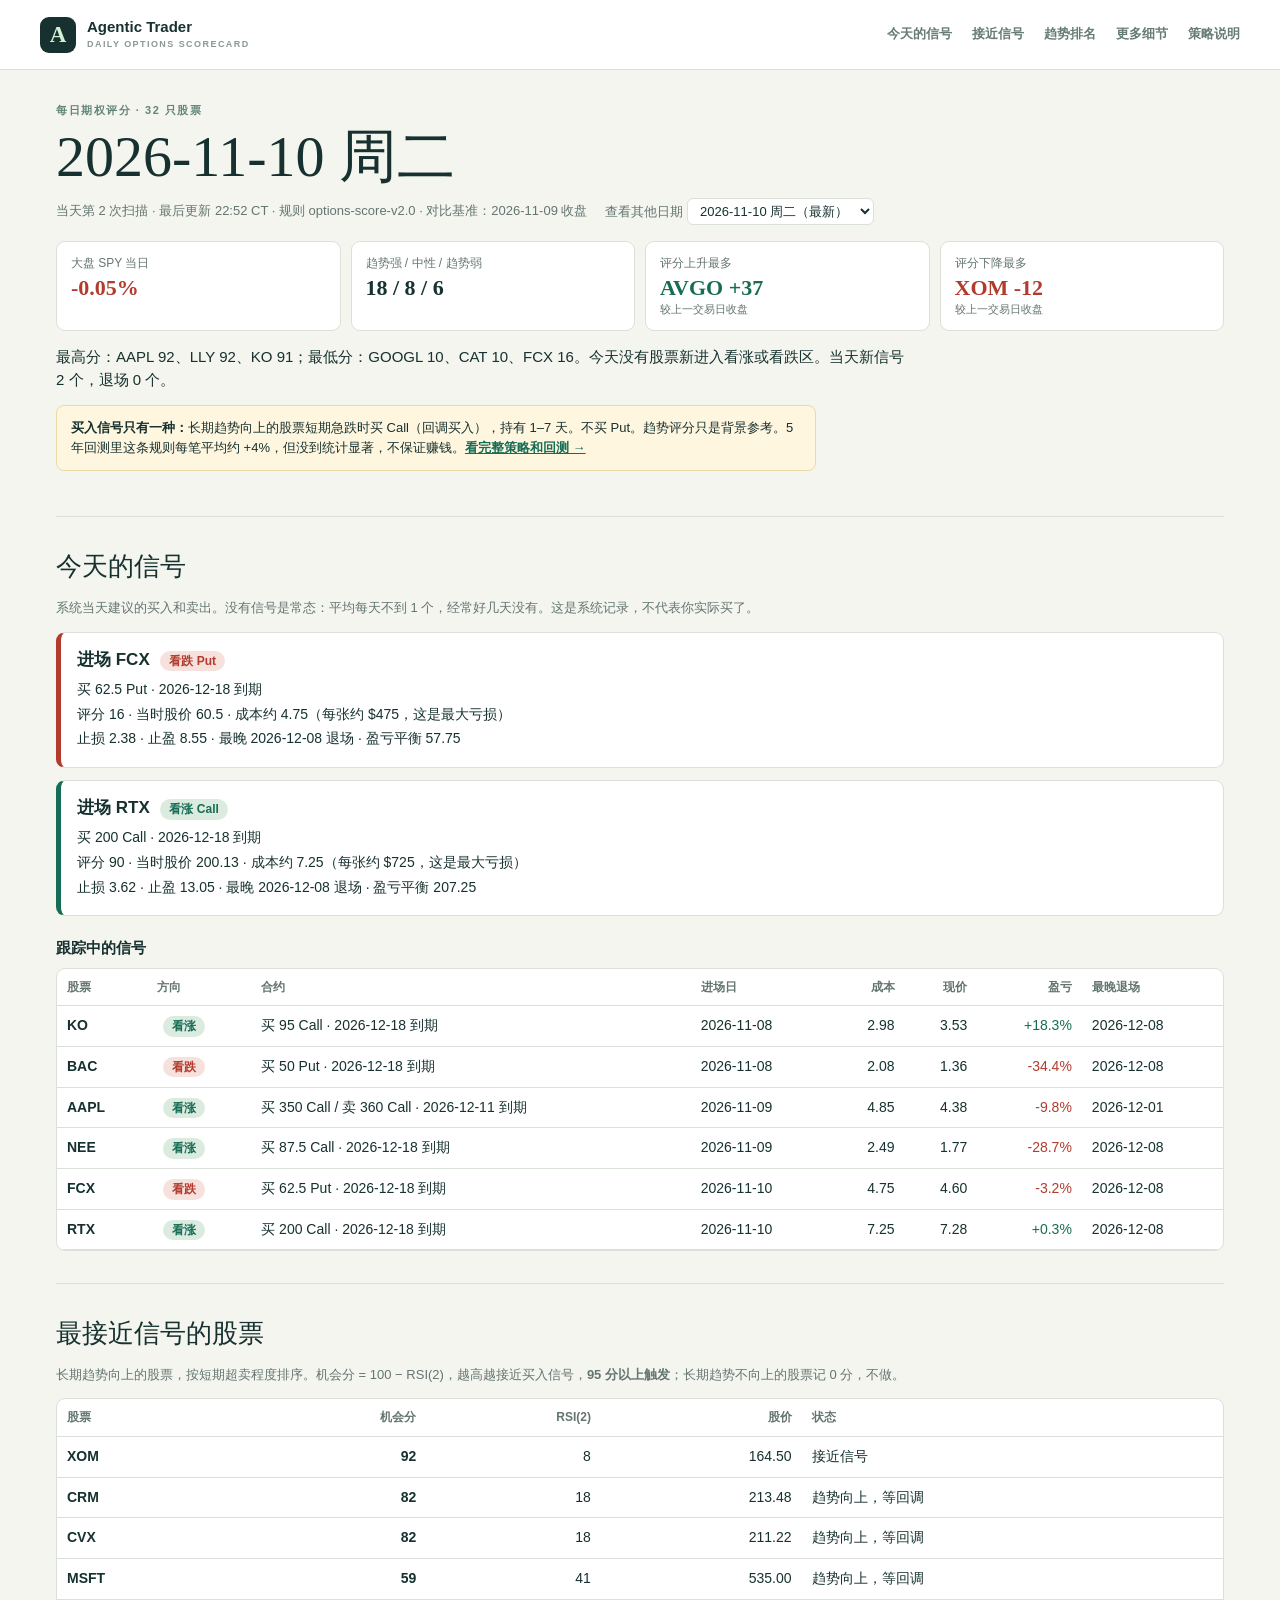
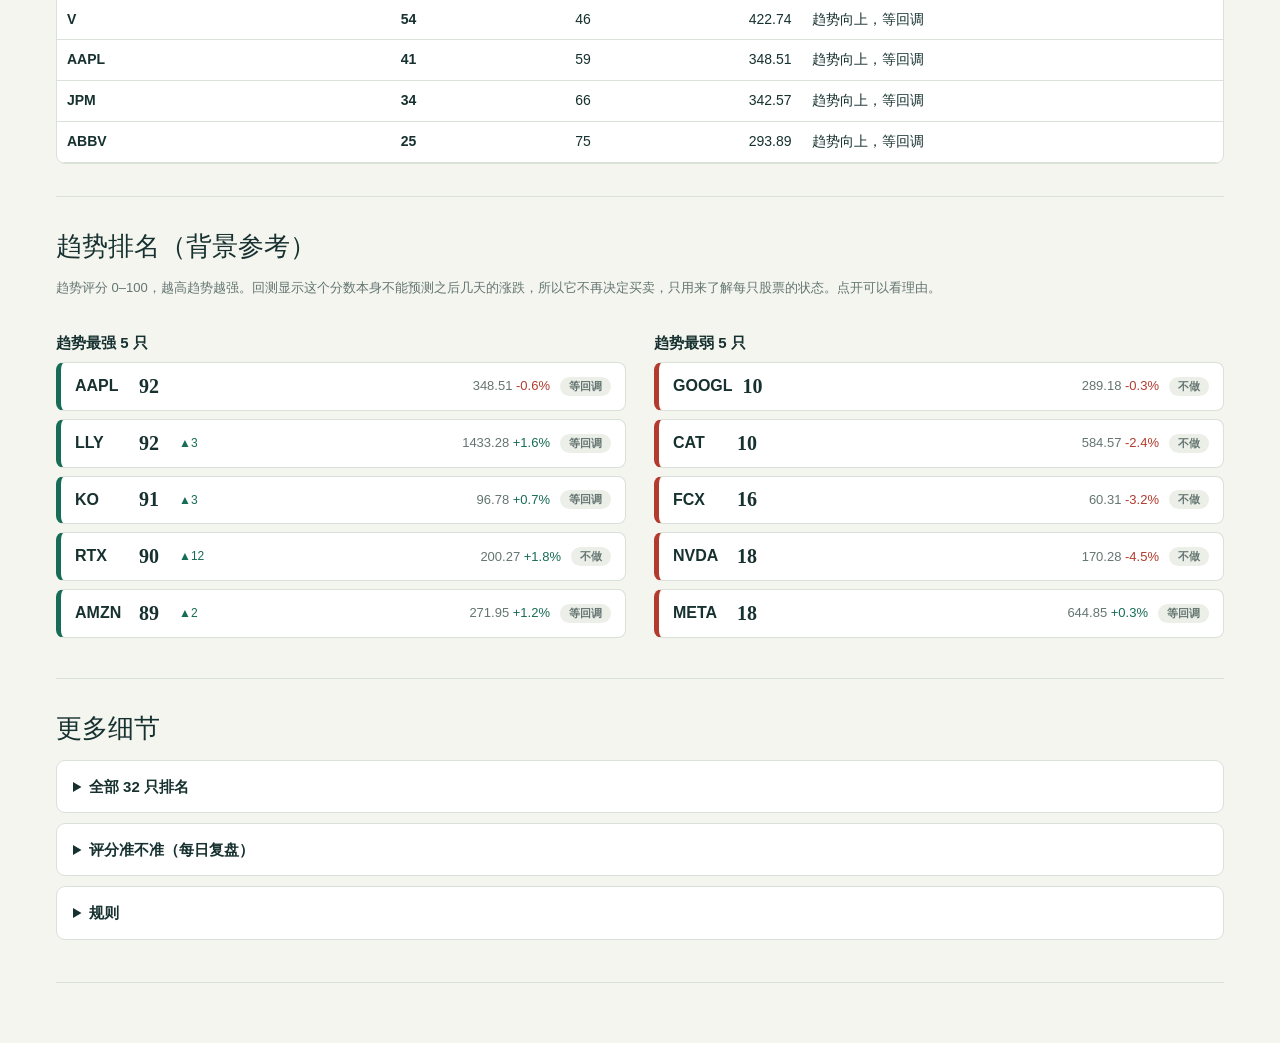
==== commit 667f2d85: "Add a 0-100 opportunity score for the dip rule Co-Authored-By: Claude Fable 5.2 <noreply@anthropic.c" ====
--- a/docs/index.html
+++ b/docs/index.html
@@ -1,5 +1,5 @@
 <!doctype html>
-<html lang="zh-CN"><head><meta charset="utf-8"><meta name="viewport" content="width=device-width,initial-scale=1"><meta name="referrer" content="no-referrer"><meta name="theme-color" content="#132c2b"><title>Agentic Trader · 每日期权评分</title><link rel="icon" href="favicon.svg"><link rel="stylesheet" href="options.css?v=20261111e"><script src="options.js?v=20261111e" defer></script></head>
+<html lang="zh-CN"><head><meta charset="utf-8"><meta name="viewport" content="width=device-width,initial-scale=1"><meta name="referrer" content="no-referrer"><meta name="theme-color" content="#132c2b"><title>Agentic Trader · 每日期权评分</title><link rel="icon" href="favicon.svg"><link rel="stylesheet" href="options.css?v=20261111f"><script src="options.js?v=20261111f" defer></script></head>
 <body>
 <header class="site-header"><a class="brand" href="index.html"><span class="brand-mark">A</span><span>Agentic Trader<small>DAILY OPTIONS SCORECARD</small></span></a><nav aria-label="Primary navigation"><a href="#signals">今天的信号</a><a href="#watch">接近信号</a><a href="#top">趋势排名</a><a href="#more">更多细节</a><a href="strategy.html">策略说明</a></nav></header>
 <main>
@@ -12,7 +12,7 @@
 <p class="warn"><b>买入信号只有一种：</b>长期趋势向上的股票短期急跌时买 Call（回调买入），持有 1–7 天。不买 Put。趋势评分只是背景参考。5 年回测里这条规则每笔平均约 +4%，但没到统计显著，不保证赚钱。<a href="strategy.html">看完整策略和回测 →</a></p>
 </section>
 <section id="signals"><h2>今天的信号</h2><p class="muted">系统当天建议的买入和卖出。没有信号是常态：平均每天不到 1 个，经常好几天没有。这是系统记录，不代表你实际买了。</p><div id="exits"></div><div id="entries"></div><p id="none" class="muted" hidden>当天没有新的进场或退场信号。</p><h3 id="open-title" hidden>跟踪中的信号</h3><div class="table-wrap" id="open-wrap" hidden><table><thead><tr><th>股票</th><th>方向</th><th>合约</th><th>进场日</th><th class="r">成本</th><th class="r">现价</th><th class="r">盈亏</th><th>最晚退场</th></tr></thead><tbody id="open"></tbody></table></div></section>
-<section id="watch"><h2>最接近信号的股票</h2><p class="muted">长期趋势向上的股票，按短期超卖程度排序。RSI(2) 低于 5 就触发买入信号；高于 65 说明已经反弹。</p><div class="table-wrap"><table><thead><tr><th>股票</th><th class="r">RSI(2)</th><th class="r">股价</th><th>状态</th></tr></thead><tbody id="watchrows"></tbody></table></div></section>
+<section id="watch"><h2>最接近信号的股票</h2><p class="muted">长期趋势向上的股票，按短期超卖程度排序。机会分 = 100 − RSI(2)，越高越接近买入信号，<b>95 分以上触发</b>；长期趋势不向上的股票记 0 分，不做。</p><div class="table-wrap"><table><thead><tr><th>股票</th><th class="r">机会分</th><th class="r">RSI(2)</th><th class="r">股价</th><th>状态</th></tr></thead><tbody id="watchrows"></tbody></table></div></section>
 <section id="top"><h2>趋势排名（背景参考）</h2><p class="muted">趋势评分 0–100，越高趋势越强。回测显示这个分数本身不能预测之后几天的涨跌，所以它不再决定买卖，只用来了解每只股票的状态。点开可以看理由。</p><div class="two"><div><h3>趋势最强 5 只</h3><div id="bulls"></div></div><div><h3>趋势最弱 5 只</h3><div id="bears"></div></div></div></section>
 <section id="more"><h2>更多细节</h2>
 <details><summary>全部 32 只排名</summary><p class="muted">50 分中性；≥70 趋势强，≤30 趋势弱。"较昨日"是和上一个交易日收盘分数相比；"今早"是当天第一次扫描的分数。</p><div class="table-wrap"><table><thead><tr><th>#</th><th>股票</th><th>评分</th><th class="r">较昨日</th><th class="r">今早</th><th>方向</th><th class="r">股价</th><th class="r">当日</th><th class="r">20日</th><th class="r">比大盘</th><th class="r">RSI</th><th class="r">RSI(2)</th><th>主要理由</th><th>状态</th></tr></thead><tbody id="rows"></tbody></table></div></details>
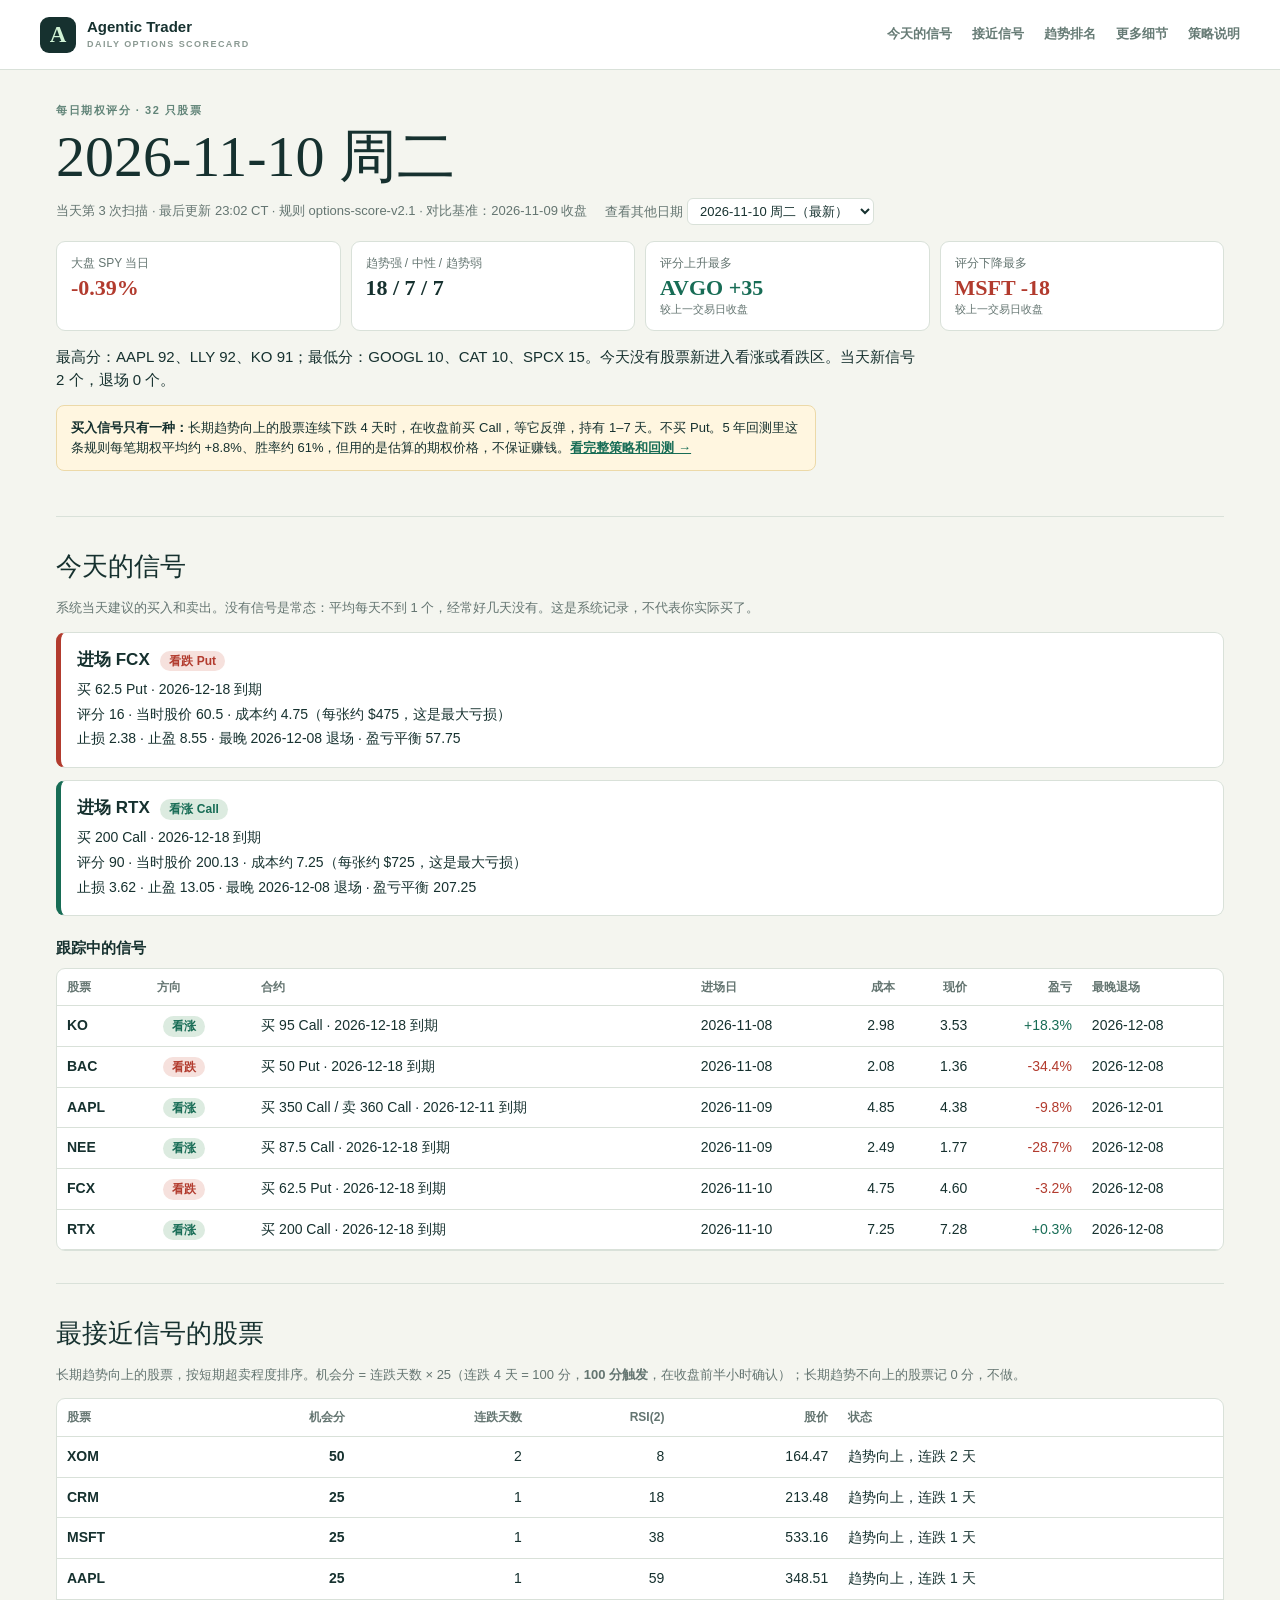
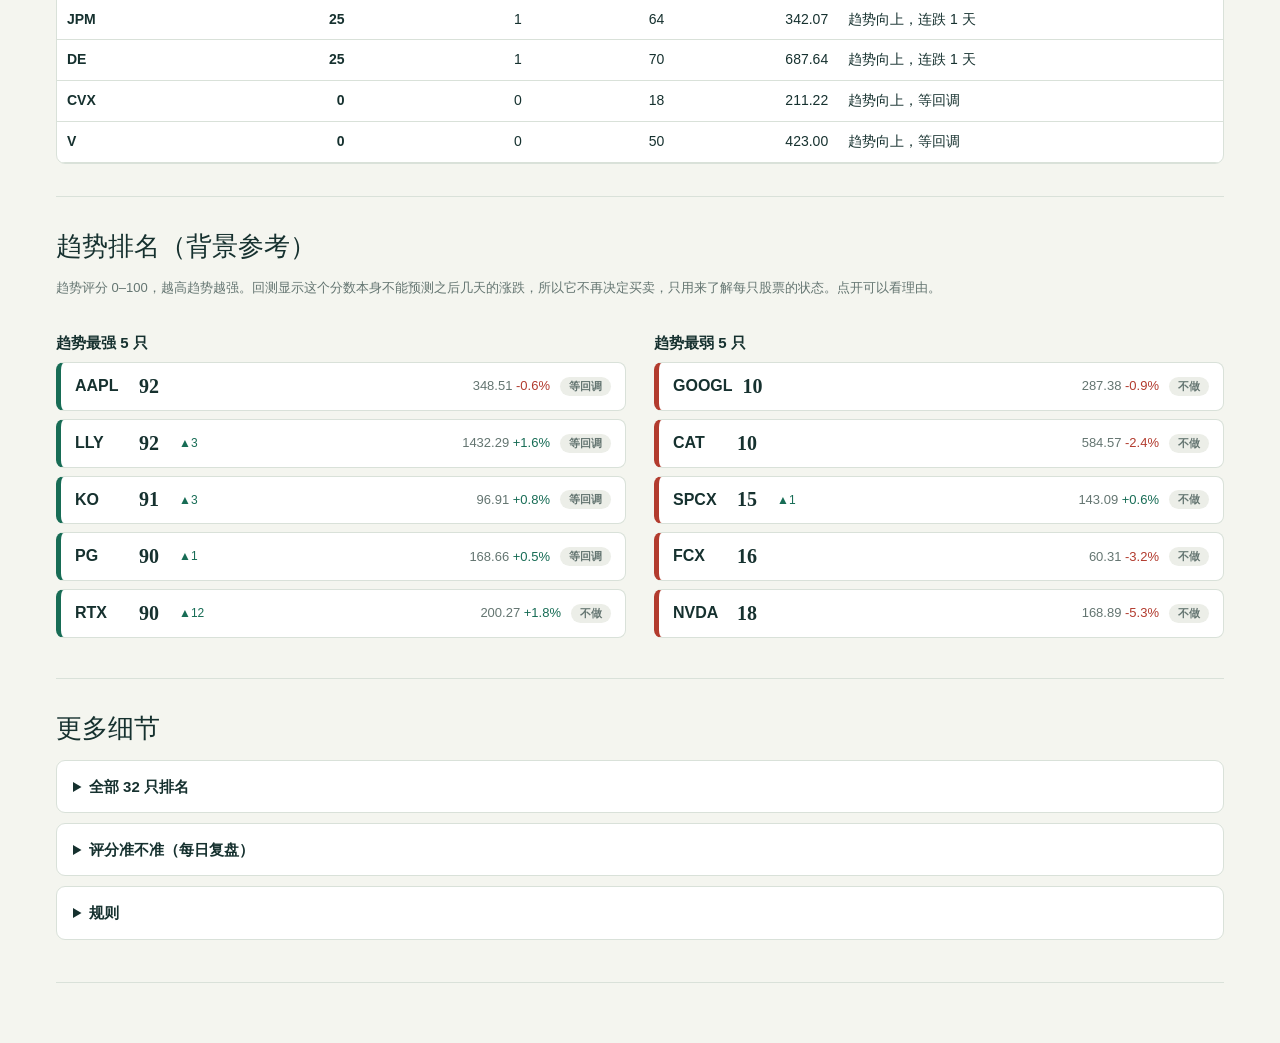
==== commit b5c4970f: "Strategy v2.1: buy calls after four straight down closes in an uptrend Backtested short-term strateg" ====
--- a/docs/index.html
+++ b/docs/index.html
@@ -1,5 +1,5 @@
 <!doctype html>
-<html lang="zh-CN"><head><meta charset="utf-8"><meta name="viewport" content="width=device-width,initial-scale=1"><meta name="referrer" content="no-referrer"><meta name="theme-color" content="#132c2b"><title>Agentic Trader · 每日期权评分</title><link rel="icon" href="favicon.svg"><link rel="stylesheet" href="options.css?v=20261111f"><script src="options.js?v=20261111f" defer></script></head>
+<html lang="zh-CN"><head><meta charset="utf-8"><meta name="viewport" content="width=device-width,initial-scale=1"><meta name="referrer" content="no-referrer"><meta name="theme-color" content="#132c2b"><title>Agentic Trader · 每日期权评分</title><link rel="icon" href="favicon.svg"><link rel="stylesheet" href="options.css?v=20261111g"><script src="options.js?v=20261111g" defer></script></head>
 <body>
 <header class="site-header"><a class="brand" href="index.html"><span class="brand-mark">A</span><span>Agentic Trader<small>DAILY OPTIONS SCORECARD</small></span></a><nav aria-label="Primary navigation"><a href="#signals">今天的信号</a><a href="#watch">接近信号</a><a href="#top">趋势排名</a><a href="#more">更多细节</a><a href="strategy.html">策略说明</a></nav></header>
 <main>
@@ -9,10 +9,10 @@
 <div class="stamp"><span id="stamp-text"></span><label class="daypick">查看其他日期 <select id="day-select" aria-label="选择日期"></select></label></div>
 <div class="tiles" id="tiles"></div>
 <p class="lead" id="lead"></p>
-<p class="warn"><b>买入信号只有一种：</b>长期趋势向上的股票短期急跌时买 Call（回调买入），持有 1–7 天。不买 Put。趋势评分只是背景参考。5 年回测里这条规则每笔平均约 +4%，但没到统计显著，不保证赚钱。<a href="strategy.html">看完整策略和回测 →</a></p>
+<p class="warn"><b>买入信号只有一种：</b>长期趋势向上的股票连续下跌 4 天时，在收盘前买 Call，等它反弹，持有 1–7 天。不买 Put。5 年回测里这条规则每笔期权平均约 +8.8%、胜率约 61%，但用的是估算的期权价格，不保证赚钱。<a href="strategy.html">看完整策略和回测 →</a></p>
 </section>
 <section id="signals"><h2>今天的信号</h2><p class="muted">系统当天建议的买入和卖出。没有信号是常态：平均每天不到 1 个，经常好几天没有。这是系统记录，不代表你实际买了。</p><div id="exits"></div><div id="entries"></div><p id="none" class="muted" hidden>当天没有新的进场或退场信号。</p><h3 id="open-title" hidden>跟踪中的信号</h3><div class="table-wrap" id="open-wrap" hidden><table><thead><tr><th>股票</th><th>方向</th><th>合约</th><th>进场日</th><th class="r">成本</th><th class="r">现价</th><th class="r">盈亏</th><th>最晚退场</th></tr></thead><tbody id="open"></tbody></table></div></section>
-<section id="watch"><h2>最接近信号的股票</h2><p class="muted">长期趋势向上的股票，按短期超卖程度排序。机会分 = 100 − RSI(2)，越高越接近买入信号，<b>95 分以上触发</b>；长期趋势不向上的股票记 0 分，不做。</p><div class="table-wrap"><table><thead><tr><th>股票</th><th class="r">机会分</th><th class="r">RSI(2)</th><th class="r">股价</th><th>状态</th></tr></thead><tbody id="watchrows"></tbody></table></div></section>
+<section id="watch"><h2>最接近信号的股票</h2><p class="muted">长期趋势向上的股票，按短期超卖程度排序。机会分 = 连跌天数 × 25（连跌 4 天 = 100 分，<b>100 分触发</b>，在收盘前半小时确认）；长期趋势不向上的股票记 0 分，不做。</p><div class="table-wrap"><table><thead><tr><th>股票</th><th class="r">机会分</th><th class="r">连跌天数</th><th class="r">RSI(2)</th><th class="r">股价</th><th>状态</th></tr></thead><tbody id="watchrows"></tbody></table></div></section>
 <section id="top"><h2>趋势排名（背景参考）</h2><p class="muted">趋势评分 0–100，越高趋势越强。回测显示这个分数本身不能预测之后几天的涨跌，所以它不再决定买卖，只用来了解每只股票的状态。点开可以看理由。</p><div class="two"><div><h3>趋势最强 5 只</h3><div id="bulls"></div></div><div><h3>趋势最弱 5 只</h3><div id="bears"></div></div></div></section>
 <section id="more"><h2>更多细节</h2>
 <details><summary>全部 32 只排名</summary><p class="muted">50 分中性；≥70 趋势强，≤30 趋势弱。"较昨日"是和上一个交易日收盘分数相比；"今早"是当天第一次扫描的分数。</p><div class="table-wrap"><table><thead><tr><th>#</th><th>股票</th><th>评分</th><th class="r">较昨日</th><th class="r">今早</th><th>方向</th><th class="r">股价</th><th class="r">当日</th><th class="r">20日</th><th class="r">比大盘</th><th class="r">RSI</th><th class="r">RSI(2)</th><th>主要理由</th><th>状态</th></tr></thead><tbody id="rows"></tbody></table></div></details>
